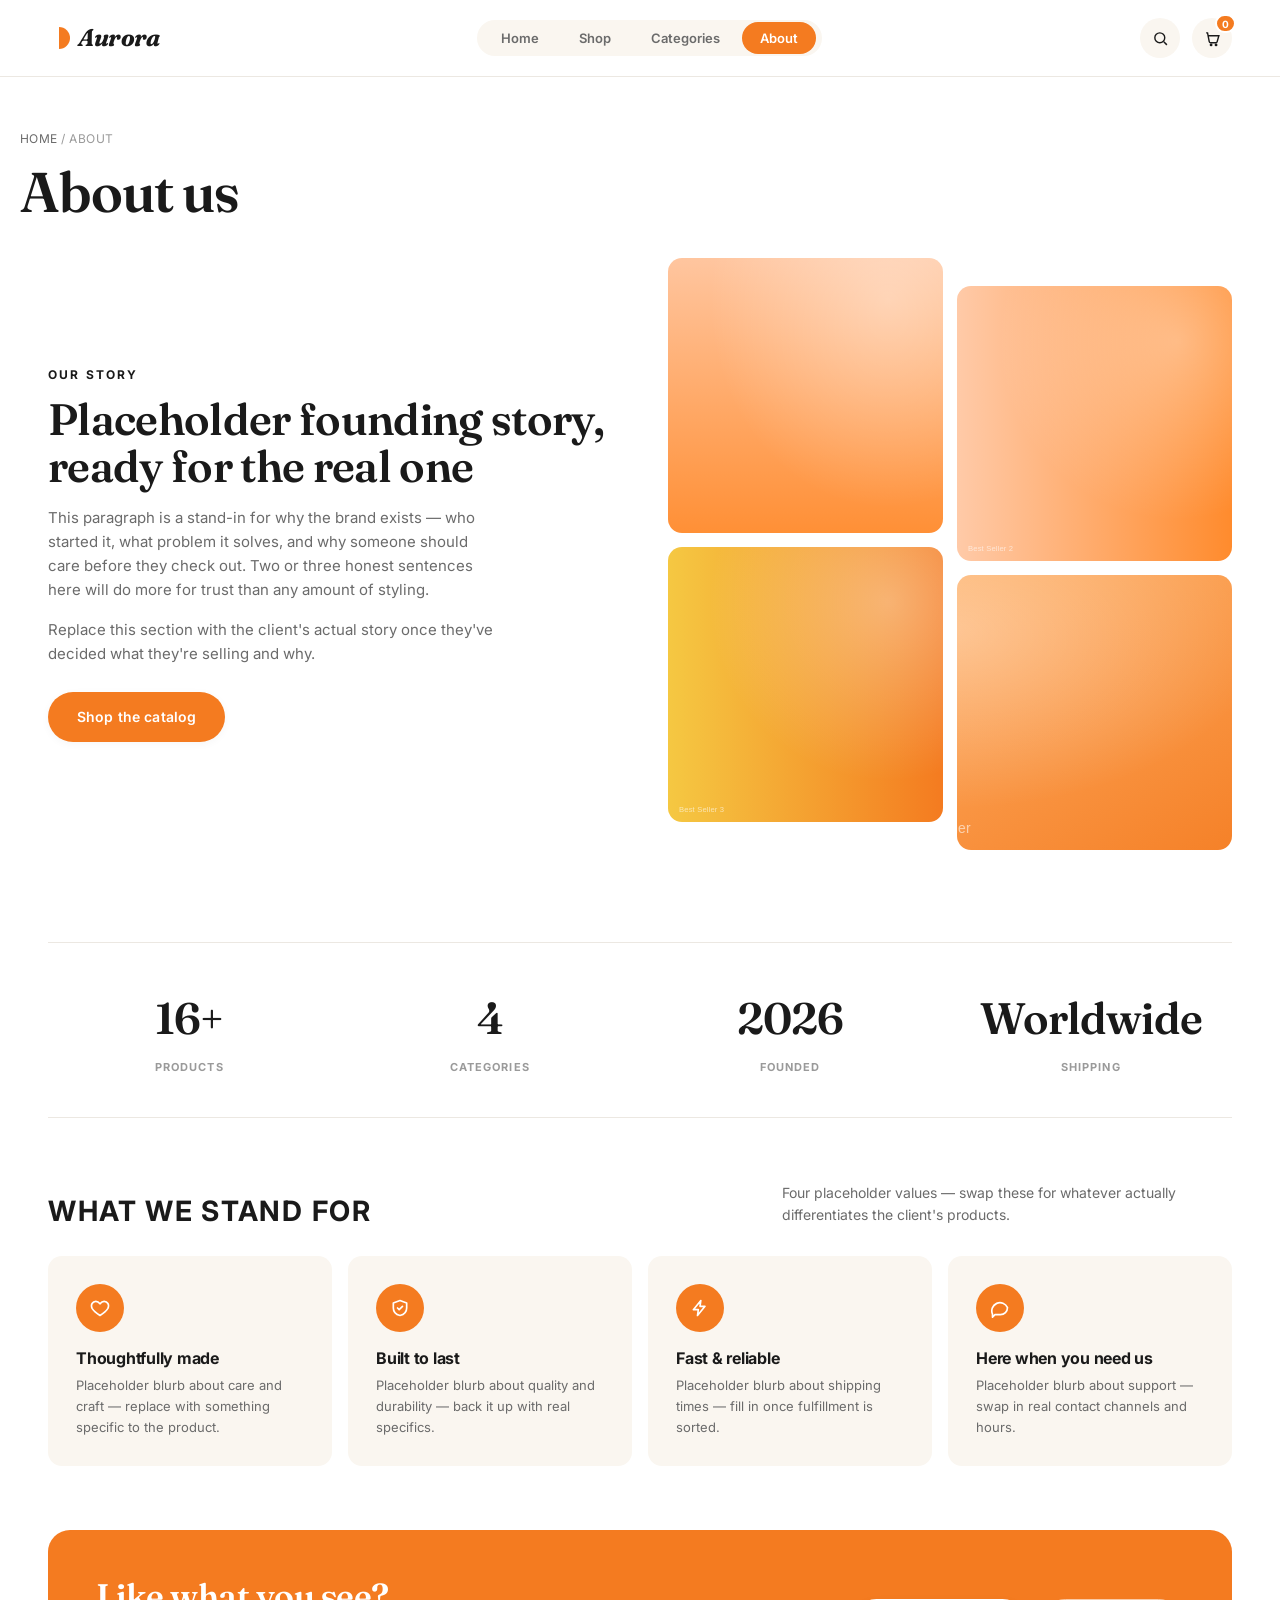
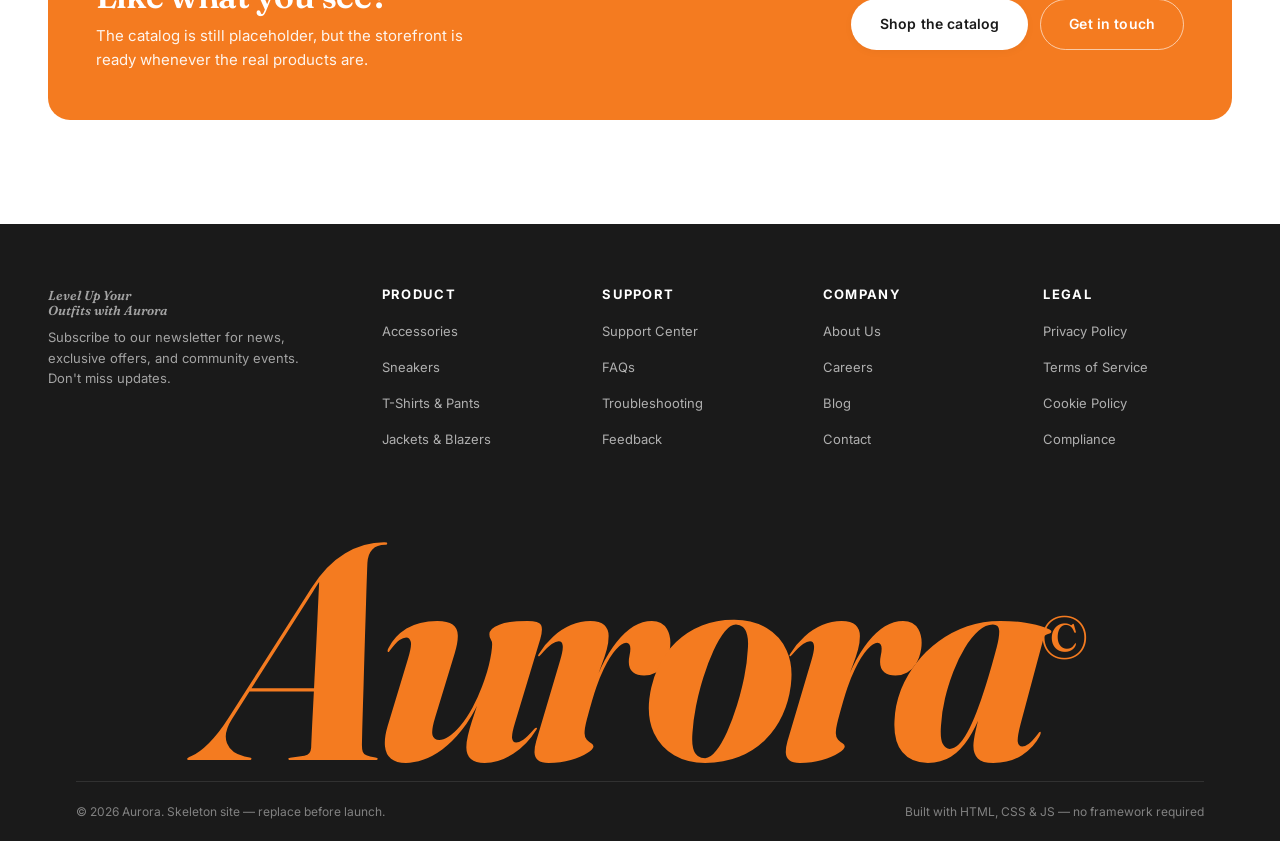
==== about.html @ 508c1f08 "Initial commit: Aurora storefront template" ====
<!DOCTYPE html>
<html lang="en">
<head>
<meta charset="UTF-8">
<meta name="viewport" content="width=device-width, initial-scale=1.0">
<title>About — Aurora</title>
<meta name="description" content="The story behind Aurora — placeholder copy, ready to be replaced with the real thing.">
<link rel="preconnect" href="https://fonts.googleapis.com">
<link rel="preconnect" href="https://fonts.gstatic.com" crossorigin>
<link href="https://fonts.googleapis.com/css2?family=Fraunces:ital,opsz,wght@0,9..144,500;0,9..144,600;0,9..144,700;0,9..144,800;1,9..144,500;1,9..144,600;1,9..144,700;1,9..144,800&family=Inter:wght@400;500;600;700&display=swap" rel="stylesheet">
<link rel="stylesheet" href="css/styles.css">
</head>
<body>
<div class="promo-overlay" data-promo-overlay role="dialog" aria-modal="true" aria-labelledby="promo-heading">
  <div class="promo-modal">
    <button class="promo-close" type="button" data-promo-close aria-label="Close promotional offer">
      <svg width="16" height="16" viewBox="0 0 24 24" fill="none" stroke="currentColor" stroke-width="2"><path d="M6 6l12 12M18 6 6 18"/></svg>
    </button>
    <span class="promo-badge">Limited-time offer</span>
    <h2 id="promo-heading">Get 10% off your order</h2>
    <p class="promo-sub">Spend $50 or more and save 10% — drop your email and we'll send the code.</p>
    <form class="promo-form" data-promo-form>
      <input type="email" required placeholder="you@email.com" aria-label="Email address">
      <button type="submit">Send my code</button>
    </form>
    <p class="promo-success" data-promo-success hidden>You're in — check your inbox for the code.</p>
    <button class="promo-dismiss" type="button" data-promo-dismiss>No thanks, I'll pay full price</button>
  </div>
</div>

<header class="site-header">
  <div class="wrap">
    <a class="logo" href="index.html">Aurora</a>
    <ul class="nav-links">
      <li><a href="index.html">Home</a></li>
      <li><a href="shop.html">Shop</a></li>
      <li><a href="shop.html">Categories</a></li>
      <li><a href="about.html" class="is-active">About</a></li>
    </ul>
    <div class="nav-actions">
      <button class="icon-btn" type="button" aria-label="Search">
        <svg width="17" height="17" viewBox="0 0 24 24" fill="none" stroke="currentColor" stroke-width="2"><circle cx="11" cy="11" r="7"/><path d="m21 21-4.3-4.3"/></svg>
      </button>
      <a class="icon-btn" href="cart.html" aria-label="Cart">
        <svg width="17" height="17" viewBox="0 0 24 24" fill="none" stroke="currentColor" stroke-width="2"><path d="M3 4h2l2.4 12.4a2 2 0 0 0 2 1.6h7.2a2 2 0 0 0 2-1.6L21 8H6"/><circle cx="10" cy="21" r="1"/><circle cx="17" cy="21" r="1"/></svg>
        <span class="cart-count" data-cart-count>0</span>
      </a>
      <button class="nav-toggle" type="button" data-nav-toggle aria-label="Open menu">
        <svg width="18" height="18" viewBox="0 0 24 24" fill="none" stroke="currentColor" stroke-width="2"><path d="M3 6h18M3 12h18M3 18h18"/></svg>
      </button>
    </div>
  </div>
</header>

<div class="mobile-drawer" data-nav-drawer>
  <div class="drawer-top">
    <span class="logo">Aurora</span>
    <button class="icon-btn" type="button" data-nav-close aria-label="Close menu">
      <svg width="16" height="16" viewBox="0 0 24 24" fill="none" stroke="currentColor" stroke-width="2"><path d="M6 6l12 12M18 6 6 18"/></svg>
    </button>
  </div>
  <nav>
    <a href="index.html">Home</a>
    <a href="shop.html">Shop</a>
    <a href="cart.html">Cart</a>
    <a href="about.html">About</a>
  </nav>
</div>

<div class="wrap page-head">
  <p class="breadcrumb"><a href="index.html">Home</a> / About</p>
  <h1>About us</h1>
</div>

<!-- Story / intro — placeholder copy, replace once the client has a real story -->
<section class="section" style="padding-top:24px">
  <div class="wrap">
    <div class="split">
      <div>
        <p class="eyebrow">Our story</p>
        <h2>Placeholder founding story, ready for the real one</h2>
        <p class="lead">This paragraph is a stand-in for why the brand exists — who started it, what problem it solves, and why someone should care before they check out. Two or three honest sentences here will do more for trust than any amount of styling.</p>
        <p class="lead">Replace this section with the client's actual story once they've decided what they're selling and why.</p>
        <a class="btn btn-flare" href="shop.html">Shop the catalog</a>
      </div>
      <div class="split-visual" aria-hidden="true">
        <div class="block" data-about-block></div>
        <div class="block" data-about-block></div>
        <div class="block" data-about-block></div>
        <div class="block" data-about-block></div>
      </div>
    </div>
  </div>
</section>

<!-- Stats — pulled from the placeholder catalog, update once real numbers exist -->
<section class="wrap">
  <div class="stats-row">
    <div class="stat">
      <p class="stat-number">16+</p>
      <p class="stat-label">Products</p>
    </div>
    <div class="stat">
      <p class="stat-number">4</p>
      <p class="stat-label">Categories</p>
    </div>
    <div class="stat">
      <p class="stat-number">2026</p>
      <p class="stat-label">Founded</p>
    </div>
    <div class="stat">
      <p class="stat-number">Worldwide</p>
      <p class="stat-label">Shipping</p>
    </div>
  </div>
</section>

<!-- Values — generic placeholders, tune to whatever the client actually stands for -->
<section class="section">
  <div class="wrap">
    <div class="section-head">
      <h2>What We Stand For</h2>
      <p>Four placeholder values — swap these for whatever actually differentiates the client's products.</p>
    </div>
    <div class="value-grid">
      <div class="value-card">
        <div class="icon-circle">
          <svg viewBox="0 0 24 24" fill="none" stroke="currentColor" stroke-width="2" stroke-linecap="round" stroke-linejoin="round"><path d="M12 21s-7-4.35-9.5-8.5C.5 8 3 4 7 4c2 0 3.5 1 5 3 1.5-2 3-3 5-3 4 0 6.5 4 4.5 8.5C19 16.65 12 21 12 21Z"/></svg>
        </div>
        <h3>Thoughtfully made</h3>
        <p>Placeholder blurb about care and craft — replace with something specific to the product.</p>
      </div>
      <div class="value-card">
        <div class="icon-circle">
          <svg viewBox="0 0 24 24" fill="none" stroke="currentColor" stroke-width="2" stroke-linecap="round" stroke-linejoin="round"><path d="m12 3 8 3v6c0 5-3.5 8-8 9-4.5-1-8-4-8-9V6l8-3Z"/><path d="m9 12 2 2 4-4"/></svg>
        </div>
        <h3>Built to last</h3>
        <p>Placeholder blurb about quality and durability — back it up with real specifics.</p>
      </div>
      <div class="value-card">
        <div class="icon-circle">
          <svg viewBox="0 0 24 24" fill="none" stroke="currentColor" stroke-width="2" stroke-linecap="round" stroke-linejoin="round"><path d="M13 3 4 14h6l-1 7 9-11h-6l1-7Z"/></svg>
        </div>
        <h3>Fast &amp; reliable</h3>
        <p>Placeholder blurb about shipping times — fill in once fulfillment is sorted.</p>
      </div>
      <div class="value-card">
        <div class="icon-circle">
          <svg viewBox="0 0 24 24" fill="none" stroke="currentColor" stroke-width="2" stroke-linecap="round" stroke-linejoin="round"><path d="M21 11.5a8.5 8.5 0 0 1-8.5 8.5H6l-3 3v-3.6A8.5 8.5 0 1 1 21 11.5Z"/></svg>
        </div>
        <h3>Here when you need us</h3>
        <p>Placeholder blurb about support — swap in real contact channels and hours.</p>
      </div>
    </div>
  </div>
</section>

<section class="section" style="padding-top:0">
  <div class="wrap">
    <div class="banner">
      <div>
        <h2>Like what you see?</h2>
        <p>The catalog is still placeholder, but the storefront is ready whenever the real products are.</p>
      </div>
      <div class="banner-actions">
        <a class="btn btn-flare" href="shop.html" style="background:var(--white);color:var(--ink);">Shop the catalog</a>
        <a class="btn btn-ghost-light" href="mailto:hello@example.com">Get in touch</a>
      </div>
    </div>
  </div>
</section>

<footer class="site-footer">
  <div class="wrap">
    <div class="footer-grid">
      <div>
        <p class="footer-tagline">Level Up Your<br>Outfits with Aurora</p>
        <p>Subscribe to our newsletter for news, exclusive offers, and community events. Don't miss updates.</p>
      </div>
      <div>
        <h4>Product</h4>
        <ul class="footer-links">
          <li><a href="shop.html">Accessories</a></li>
          <li><a href="shop.html">Sneakers</a></li>
          <li><a href="shop.html">T-Shirts &amp; Pants</a></li>
          <li><a href="shop.html">Jackets &amp; Blazers</a></li>
        </ul>
      </div>
      <div>
        <h4>Support</h4>
        <ul class="footer-links">
          <li><a href="#">Support Center</a></li>
          <li><a href="#">FAQs</a></li>
          <li><a href="#">Troubleshooting</a></li>
          <li><a href="#">Feedback</a></li>
        </ul>
      </div>
      <div>
        <h4>Company</h4>
        <ul class="footer-links">
          <li><a href="about.html">About Us</a></li>
          <li><a href="#">Careers</a></li>
          <li><a href="#">Blog</a></li>
          <li><a href="#">Contact</a></li>
        </ul>
      </div>
      <div>
        <h4>Legal</h4>
        <ul class="footer-links">
          <li><a href="#">Privacy Policy</a></li>
          <li><a href="#">Terms of Service</a></li>
          <li><a href="#">Cookie Policy</a></li>
          <li><a href="#">Compliance</a></li>
        </ul>
      </div>
    </div>
    <div class="footer-wordmark">Aurora<sup>©</sup></div>
    <div class="wrap">
      <div class="footer-bottom">
        <span>© 2026 Aurora. Skeleton site — replace before launch.</span>
        <span>Built with HTML, CSS &amp; JS — no framework required</span>
      </div>
    </div>
  </div>
</footer>

<script src="js/products.js"></script>
<script src="js/cart.js"></script>
<script src="js/main.js"></script>
</body>
</html>
---- css/styles.css ----
/* ============================================
   BÉSA — design tokens (Frolax-style redesign)
   Swap these values to re-skin the whole site.
   ============================================ */
:root {
  /* core palette */
  --orange:        #F47B20;
  --orange-deep:   #D86515;
  --orange-bright: #FF8B2D;
  --orange-soft:   #FFF1E5;
  --yellow:        #F5C842;
  --yellow-deep:   #E6B025;
  --yellow-soft:   #FFF6D6;

  /* neutrals */
  --ink:        #1A1A1A;
  --ink-2:      #2E2E2E;
  --ink-soft:   #6B6B6B;
  --ink-faint:  #9A9A9A;
  --white:      #FFFFFF;
  --cream:      #FAF6F0;
  --cream-deep: #F0EAE0;
  --line:       #ECE8E2;
  --line-soft:  #F4F0EA;

  --radius-sm: 8px;
  --radius-md: 14px;
  --radius-lg: 22px;
  --radius-xl: 32px;
  --radius-pill: 999px;

  --shadow-card: 0 6px 24px -10px rgba(20, 20, 20, 0.12);
  --shadow-pop:  0 18px 40px -18px rgba(20, 20, 20, 0.25);
  --shadow-soft: 0 2px 8px rgba(20, 20, 20, 0.04);

  --font-display: "Fraunces", "Georgia", serif;
  --font-body: "Inter", "Segoe UI", sans-serif;

  --container: 1240px;
}

* { box-sizing: border-box; }
html { scroll-behavior: smooth; }

body {
  margin: 0;
  background: var(--white);
  color: var(--ink);
  font-family: var(--font-body);
  font-size: 15px;
  line-height: 1.6;
  -webkit-font-smoothing: antialiased;
  overflow-x: hidden;
}

img, svg { display: block; max-width: 100%; }
img { object-fit: cover; }
a { color: inherit; text-decoration: none; }

.wrap {
  max-width: var(--container);
  margin: 0 auto;
  padding: 0 28px;
}

h1, h2, h3, h4 {
  font-family: var(--font-display);
  font-weight: 600;
  line-height: 1.06;
  margin: 0;
  letter-spacing: -0.015em;
  color: var(--ink);
}
p { margin: 0; }

.eyebrow {
  font-family: var(--font-body);
  font-size: 12px;
  font-weight: 700;
  letter-spacing: 0.18em;
  text-transform: uppercase;
  color: var(--ink);
}

a:focus-visible, button:focus-visible, input:focus-visible {
  outline: 2px solid var(--orange);
  outline-offset: 3px;
}

@media (prefers-reduced-motion: reduce) {
  *, *::before, *::after { animation: none !important; transition: none !important; }
  html { scroll-behavior: auto; }
}

/* ============================================
   Buttons
   ============================================ */
.btn {
  display: inline-flex;
  align-items: center;
  justify-content: center;
  gap: 8px;
  font-family: var(--font-body);
  font-weight: 600;
  font-size: 14px;
  letter-spacing: 0.01em;
  padding: 13px 28px;
  border-radius: var(--radius-pill);
  border: 1px solid transparent;
  cursor: pointer;
  transition: transform 0.18s ease, box-shadow 0.18s ease, background 0.18s ease, color 0.18s ease;
  white-space: nowrap;
}
.btn:hover { transform: translateY(-1px); }

.btn-primary,
.btn-flare {
  background: var(--orange);
  color: var(--white);
  box-shadow: var(--shadow-soft);
}
.btn-primary:hover,
.btn-flare:hover { background: var(--orange-deep); box-shadow: var(--shadow-card); }

.btn-ghost {
  background: transparent;
  border-color: var(--ink);
  color: var(--ink);
}
.btn-ghost:hover { background: var(--ink); color: var(--white); }

.btn-block { width: 100%; }
.btn-sm { padding: 10px 20px; font-size: 13px; }

/* ============================================
   Top announcement marquee
   ============================================ */
.marquee {
  background: var(--ink);
  color: var(--white);
  overflow: hidden;
  white-space: nowrap;
  padding: 10px 0;
}
.marquee__track {
  display: inline-flex;
  gap: 56px;
  animation: marquee 28s linear infinite;
  padding-left: 56px;
}
.marquee__track span {
  font-size: 11px;
  font-weight: 600;
  letter-spacing: 0.18em;
  text-transform: uppercase;
}
.marquee__track span em {
  font-style: normal;
  color: var(--orange-bright);
}
@keyframes marquee {
  from { transform: translateX(0); }
  to { transform: translateX(-50%); }
}

/* ============================================
   Header / nav
   ============================================ */
.site-header {
  position: sticky;
  top: 0;
  z-index: 40;
  background: rgba(255, 255, 255, 0.94);
  backdrop-filter: blur(10px);
  border-bottom: 1px solid var(--line);
}
.site-header .wrap {
  display: flex;
  align-items: center;
  justify-content: space-between;
  padding-top: 18px;
  padding-bottom: 18px;
}
.logo {
  font-family: var(--font-display);
  font-size: 24px;
  font-weight: 700;
  font-style: italic;
  color: var(--ink);
  letter-spacing: -0.02em;
  display: inline-flex;
  align-items: center;
  gap: 8px;
}
.logo::before {
  content: "";
  display: inline-block;
  width: 22px;
  height: 22px;
  background: var(--orange);
  border-radius: 50%;
  box-shadow: -10px 0 0 var(--orange);
  clip-path: polygon(50% 0, 100% 0, 100% 100%, 50% 100%);
}
.nav-links {
  display: flex;
  gap: 4px;
  list-style: none;
  margin: 0;
  padding: 6px;
  background: var(--cream);
  border-radius: var(--radius-pill);
}
.nav-links a {
  font-size: 13px;
  font-weight: 600;
  color: var(--ink-soft);
  padding: 8px 18px;
  border-radius: var(--radius-pill);
  transition: background 0.18s ease, color 0.18s ease;
}
.nav-links a:hover { color: var(--ink); }
.nav-links a.is-active {
  background: var(--orange);
  color: var(--white);
}

.nav-actions {
  display: flex;
  align-items: center;
  gap: 12px;
}
.icon-btn {
  position: relative;
  display: inline-flex;
  align-items: center;
  justify-content: center;
  width: 40px;
  height: 40px;
  border-radius: 50%;
  background: var(--cream);
  border: none;
  cursor: pointer;
  color: var(--ink);
  transition: background 0.18s ease, color 0.18s ease;
}
.icon-btn:hover { background: var(--ink); color: var(--white); }
.cart-count {
  position: absolute;
  top: -4px;
  right: -4px;
  min-width: 19px;
  height: 19px;
  padding: 0 5px;
  border-radius: var(--radius-pill);
  background: var(--orange);
  color: var(--white);
  font-size: 10px;
  font-weight: 700;
  display: flex;
  align-items: center;
  justify-content: center;
  border: 2px solid var(--white);
}
.nav-toggle { display: none; }

@media (max-width: 900px) {
  .nav-links { display: none; }
  .nav-toggle {
    display: inline-flex;
    width: 40px; height: 40px;
    align-items: center; justify-content: center;
    border-radius: 50%;
    background: var(--cream);
    border: none;
    color: var(--ink);
    cursor: pointer;
  }
}

/* ============================================
   HERO — orange gradient, two-column with lifestyle image
   ============================================ */
.hero {
  position: relative;
  margin: 20px 28px 0;
  border-radius: var(--radius-xl);
  background: linear-gradient(135deg, var(--orange) 0%, var(--orange-bright) 100%);
  overflow: hidden;
  padding: 64px 56px;
  min-height: 500px;
}
.hero::after {
  /* soft sun glow in top-right corner */
  content: "";
  position: absolute;
  top: -120px;
  right: -120px;
  width: 380px;
  height: 380px;
  border-radius: 50%;
  background: radial-gradient(circle, rgba(255, 215, 130, 0.5) 0%, transparent 70%);
  pointer-events: none;
}
.hero .wrap {
  position: relative;
  z-index: 1;
  max-width: none;
  padding: 0;
  display: grid;
  grid-template-columns: 1fr 1fr;
  gap: 40px;
  align-items: center;
  min-height: 420px;
}
.hero-text { color: var(--white); }
.hero h1 {
  font-size: clamp(48px, 6.5vw, 92px);
  color: var(--white);
  font-weight: 700;
  line-height: 0.95;
  letter-spacing: -0.03em;
}
.hero h1 .highlight {
  display: block;
  font-style: italic;
  font-weight: 600;
}
.hero p.lead {
  margin-top: 22px;
  max-width: 42ch;
  font-size: 15px;
  color: rgba(255, 255, 255, 0.88);
  line-height: 1.55;
}
.hero-actions {
  margin-top: 30px;
  display: flex;
  gap: 12px;
  flex-wrap: wrap;
}
.hero .btn-flare {
  background: var(--white);
  color: var(--ink);
}
.hero .btn-flare:hover { background: var(--ink); color: var(--white); }
.hero .btn-ghost {
  border-color: rgba(255, 255, 255, 0.5);
  color: var(--white);
}
.hero .btn-ghost:hover { background: var(--white); color: var(--ink); border-color: var(--white); }
.hero-note {
  margin-top: 22px;
  font-size: 12px;
  color: rgba(255, 255, 255, 0.7);
  letter-spacing: 0.04em;
}

/* hero visual side */
.hero-visual {
  position: relative;
  height: 100%;
  min-height: 420px;
}
.hero-image {
  position: absolute;
  inset: 0;
  border-radius: var(--radius-lg);
  overflow: hidden;
  background: rgba(255, 255, 255, 0.1);
}
.hero-image img {
  width: 100%;
  height: 100%;
  object-fit: cover;
}
/* small floating product card bottom-left */
.hero-card {
  position: absolute;
  bottom: 18px;
  left: -28px;
  z-index: 2;
  background: var(--white);
  border-radius: var(--radius-md);
  padding: 12px;
  width: 150px;
  box-shadow: var(--shadow-pop);
  display: flex;
  flex-direction: column;
  gap: 6px;
}
.hero-card-image {
  width: 100%;
  aspect-ratio: 1.2 / 1;
  border-radius: var(--radius-sm);
  background: var(--cream);
  overflow: hidden;
}
.hero-card-image img { width: 100%; height: 100%; }
.hero-card .meta {
  display: flex;
  justify-content: space-between;
  align-items: center;
  padding: 0 2px;
}
.hero-card .meta h3 { font-size: 12px; color: var(--ink); font-weight: 600; font-family: var(--font-body); }
.hero-card .meta .price { font-size: 12px; font-weight: 700; color: var(--orange); }

/* hero ratings badge top-right */
.hero-rating {
  position: absolute;
  top: 22px;
  right: 22px;
  z-index: 2;
  background: var(--white);
  border-radius: var(--radius-md);
  padding: 14px 16px;
  max-width: 200px;
  box-shadow: var(--shadow-pop);
}
.hero-rating .stars {
  display: flex;
  align-items: center;
  gap: 6px;
  margin-bottom: 6px;
}
.hero-rating .stars-inner {
  display: flex;
  gap: 1px;
  color: var(--orange);
  font-size: 11px;
}
.hero-rating .stars-label {
  font-size: 12px;
  font-weight: 700;
  color: var(--ink);
}
.hero-rating p {
  font-size: 11px;
  color: var(--ink-soft);
  line-height: 1.4;
}
.hero-progress { display: none; } /* legacy element from old design */
.hero-card-back  { display: none; }
.hero-badge      { display: none; }

@media (max-width: 900px) {
  .hero { padding: 40px 28px; margin: 12px; }
  .hero .wrap { grid-template-columns: 1fr; gap: 30px; }
  .hero-visual { min-height: 360px; order: 2; }
  .hero-rating { top: 12px; right: 12px; }
  .hero-card { left: 12px; bottom: 12px; }
}

/* ============================================
   Trust badges row (Free Shipping / Payment / etc.)
   ============================================ */
.trust-row {
  padding: 36px 0 12px;
}
.trust-grid {
  display: grid;
  grid-template-columns: repeat(4, 1fr);
  gap: 14px;
}
.trust-card {
  display: flex;
  align-items: center;
  gap: 14px;
  padding: 18px 20px;
  background: var(--cream);
  border-radius: var(--radius-md);
}
.trust-icon {
  width: 44px;
  height: 44px;
  border-radius: 50%;
  background: var(--white);
  display: flex;
  align-items: center;
  justify-content: center;
  color: var(--orange);
  flex-shrink: 0;
}
.trust-icon svg { width: 20px; height: 20px; }
.trust-card h4 {
  font-family: var(--font-body);
  font-size: 14px;
  font-weight: 700;
  color: var(--ink);
}
.trust-card p {
  font-size: 11px;
  color: var(--ink-soft);
  margin-top: 3px;
}

@media (max-width: 860px) {
  .trust-grid { grid-template-columns: repeat(2, 1fr); }
}
@media (max-width: 480px) {
  .trust-grid { grid-template-columns: 1fr; }
}

/* ============================================
   Section scaffolding
   ============================================ */
.section { padding: 64px 0; }
.section-head {
  display: flex;
  justify-content: space-between;
  align-items: flex-end;
  gap: 24px;
  margin-bottom: 30px;
  flex-wrap: wrap;
}
.section-head h2 {
  font-size: clamp(22px, 2.6vw, 28px);
  font-family: var(--font-body);
  font-weight: 700;
  letter-spacing: 0.06em;
  text-transform: uppercase;
}
.section-head p { color: var(--ink-soft); max-width: 50ch; font-size: 14px; }
.section-link {
  font-size: 12px;
  font-weight: 600;
  color: var(--ink);
  letter-spacing: 0.04em;
  border-bottom: 1px solid var(--ink);
  padding-bottom: 2px;
}
.section-link:hover { color: var(--orange); border-color: var(--orange); }

/* ============================================
   Categories — asymmetric mosaic
   ============================================ */
.cat-grid {
  display: grid;
  grid-template-columns: 1fr 1fr;
  grid-template-rows: 1fr 1fr;
  gap: 14px;
  height: 480px;
}
.cat-tile {
  position: relative;
  border-radius: var(--radius-md);
  overflow: hidden;
  cursor: pointer;
  display: flex;
  align-items: flex-end;
  padding: 24px;
  isolation: isolate;
}
.cat-tile img {
  position: absolute;
  inset: 0;
  width: 100%;
  height: 100%;
  z-index: -2;
  transition: transform 0.6s ease;
}
.cat-tile::after {
  content: "";
  position: absolute;
  inset: 0;
  background: linear-gradient(180deg, rgba(0,0,0,0) 30%, rgba(0,0,0,0.55) 100%);
  z-index: -1;
}
.cat-tile:hover img { transform: scale(1.06); }
.cat-tile-content {
  background: var(--white);
  border-radius: var(--radius-pill);
  padding: 8px 8px 8px 18px;
  display: inline-flex;
  align-items: center;
  gap: 14px;
}
.cat-tile h3 {
  font-family: var(--font-body);
  font-size: 14px;
  font-weight: 700;
  color: var(--ink);
  letter-spacing: 0;
}
.cat-tile-arrow {
  width: 30px;
  height: 30px;
  border-radius: 50%;
  background: var(--orange);
  color: var(--white);
  display: inline-flex;
  align-items: center;
  justify-content: center;
}
.cat-tile-arrow svg { width: 14px; height: 14px; }

/* first tile takes the left column, full height */
.cat-tile:first-child { grid-row: 1 / 3; }

@media (max-width: 860px) {
  .cat-grid { grid-template-columns: 1fr; grid-template-rows: repeat(5, 200px); height: auto; }
  .cat-tile:first-child { grid-row: auto; }
}

/* ============================================
   Product grid + cards
   ============================================ */
.product-grid {
  display: grid;
  grid-template-columns: repeat(4, 1fr);
  gap: 22px;
}
.product-card {
  background: var(--white);
  border-radius: var(--radius-md);
  overflow: hidden;
  display: flex;
  flex-direction: column;
  transition: transform 0.2s ease;
  position: relative;
}
.product-card:hover { transform: translateY(-4px); }
.product-media {
  position: relative;
  aspect-ratio: 1 / 1.1;
  background: var(--cream);
  border-radius: var(--radius-md);
  overflow: hidden;
}
.product-media img {
  width: 100%;
  height: 100%;
  transition: transform 0.5s ease;
}
.product-card:hover .product-media img { transform: scale(1.05); }

/* heart / wishlist button */
.wishlist-btn {
  position: absolute;
  top: 12px;
  right: 12px;
  width: 36px;
  height: 36px;
  border-radius: 50%;
  background: var(--white);
  border: none;
  display: inline-flex;
  align-items: center;
  justify-content: center;
  color: var(--ink);
  cursor: pointer;
  z-index: 2;
  box-shadow: var(--shadow-soft);
  transition: color 0.18s ease, background 0.18s ease;
}
.wishlist-btn:hover { color: var(--orange); }
.wishlist-btn.is-active { color: var(--orange); }
.wishlist-btn svg { width: 16px; height: 16px; }

/* sale tag top-left */
.product-tag {
  position: absolute;
  top: 12px;
  left: 12px;
  z-index: 2;
  background: var(--orange);
  color: var(--white);
  font-size: 10px;
  font-weight: 700;
  letter-spacing: 0.08em;
  text-transform: uppercase;
  padding: 6px 10px;
  border-radius: var(--radius-sm);
}

/* quick shop bar slides up from bottom on hover */
.quick-shop {
  position: absolute;
  left: 12px;
  right: 12px;
  bottom: 12px;
  background: var(--white);
  border-radius: var(--radius-pill);
  padding: 10px 18px;
  font-size: 12px;
  font-weight: 600;
  color: var(--ink);
  border: none;
  cursor: pointer;
  display: inline-flex;
  align-items: center;
  justify-content: center;
  gap: 8px;
  opacity: 0;
  transform: translateY(8px);
  transition: opacity 0.2s ease, transform 0.2s ease, background 0.18s ease, color 0.18s ease;
  z-index: 2;
}
.product-card:hover .quick-shop { opacity: 1; transform: translateY(0); }
.quick-shop:hover { background: var(--orange); color: var(--white); }
.quick-shop svg { width: 14px; height: 14px; }

.product-card .body {
  padding: 14px 4px 6px;
  display: flex;
  flex-direction: column;
  gap: 6px;
}
.product-card .cat-tag {
  display: none; /* category is implied by section context */
}
.product-card h3 {
  font-family: var(--font-body);
  font-size: 14px;
  font-weight: 600;
  color: var(--ink);
  letter-spacing: 0;
}
.product-card h3 a:hover { color: var(--orange); }

.product-card .rating-row {
  display: flex;
  align-items: center;
  gap: 6px;
}
.product-card .rating-stars {
  color: var(--orange);
  font-size: 11px;
  letter-spacing: 1px;
}
.product-card .rating-count {
  font-size: 11px;
  color: var(--ink-faint);
}

.product-card .price-row {
  margin-top: 4px;
  display: flex;
  align-items: center;
  justify-content: space-between;
}
.product-card .price {
  font-weight: 700;
  font-size: 15px;
  color: var(--ink);
}
.product-card .add-btn {
  width: 32px; height: 32px;
  border-radius: 50%;
  border: none;
  background: var(--ink);
  color: var(--white);
  cursor: pointer;
  font-size: 16px;
  line-height: 1;
  transition: background 0.18s ease;
}
.product-card .add-btn:hover { background: var(--orange); }
.product-card a.card-link { color: inherit; display: block; }

@media (max-width: 980px) {
  .product-grid { grid-template-columns: repeat(2, 1fr); }
}
@media (max-width: 520px) {
  .product-grid { grid-template-columns: 1fr; }
}

/* legacy swatch backgrounds — kept so older markup still renders something useful */
.bg-teal,
.bg-sage { background: var(--orange-soft); }
.bg-lime { background: var(--yellow-soft); }
.bg-ink  { background: var(--cream-deep); }

/* ============================================
   Featured — yellow section with giant brand wordmark
   ============================================ */
.featured-section {
  background: var(--yellow);
  margin: 28px;
  border-radius: var(--radius-xl);
  position: relative;
  overflow: hidden;
  padding: 60px 28px;
}
.featured-section::before {
  content: "";
  position: absolute;
  left: -10%;
  bottom: -20%;
  width: 70%;
  height: 80%;
  background: radial-gradient(ellipse, rgba(255, 220, 130, 0.7) 0%, transparent 70%);
  pointer-events: none;
}
.featured-eyebrow {
  font-size: 11px;
  font-weight: 700;
  letter-spacing: 0.18em;
  text-transform: uppercase;
  color: var(--ink);
  position: relative;
  z-index: 2;
  max-width: var(--container);
  margin: 0 auto 0;
  padding: 0 28px;
}
.featured-wordmark {
  position: relative;
  z-index: 1;
  text-align: center;
  font-family: var(--font-display);
  font-style: italic;
  font-weight: 700;
  font-size: clamp(100px, 22vw, 320px);
  line-height: 0.85;
  letter-spacing: -0.04em;
  color: var(--white);
  margin: 12px 0;
  user-select: none;
}
.featured-content {
  position: relative;
  z-index: 2;
  max-width: 720px;
  margin: -40% auto 0;
  display: grid;
  grid-template-columns: 1fr 240px;
  gap: 24px;
  align-items: end;
}
.featured-image {
  border-radius: var(--radius-md);
  overflow: hidden;
  aspect-ratio: 4 / 3;
  box-shadow: var(--shadow-pop);
}
.featured-image img { width: 100%; height: 100%; }
.featured-side {
  display: flex;
  flex-direction: column;
  gap: 18px;
}
.featured-badge {
  background: var(--orange);
  color: var(--white);
  border-radius: 50%;
  width: 120px;
  height: 120px;
  display: flex;
  align-items: center;
  justify-content: center;
  text-align: center;
  font-size: 13px;
  font-weight: 700;
  line-height: 1.2;
  margin-left: auto;
  transform: rotate(-8deg);
  box-shadow: var(--shadow-card);
}
.featured-product-card {
  background: var(--white);
  border-radius: var(--radius-md);
  padding: 12px;
  display: flex;
  align-items: center;
  gap: 12px;
  box-shadow: var(--shadow-card);
}
.featured-product-card-img {
  width: 56px; height: 56px;
  border-radius: var(--radius-sm);
  overflow: hidden;
  flex-shrink: 0;
}
.featured-product-card-img img { width: 100%; height: 100%; }
.featured-product-card .meta { flex: 1; min-width: 0; }
.featured-product-card .meta .tag {
  font-size: 9px;
  font-weight: 700;
  letter-spacing: 0.1em;
  text-transform: uppercase;
  color: var(--ink-faint);
}
.featured-product-card .meta h4 {
  font-family: var(--font-body);
  font-size: 13px;
  font-weight: 600;
  margin-top: 2px;
}
.featured-product-card .meta .price {
  font-size: 12px;
  font-weight: 700;
  color: var(--orange);
  margin-top: 2px;
}

@media (max-width: 860px) {
  .featured-section { margin: 16px; padding: 36px 18px; }
  .featured-wordmark { font-size: clamp(56px, 18vw, 120px); }
  .featured-content { grid-template-columns: 1fr; margin-top: -20%; }
  .featured-badge { margin: 0 auto; }
}

/* ============================================
   Best-selling section — 1 big + 2 small cards
   ============================================ */
.best-grid {
  display: grid;
  grid-template-columns: 1fr;
  gap: 18px;
}
.best-card {
  position: relative;
  border-radius: var(--radius-lg);
  overflow: hidden;
  isolation: isolate;
  min-height: 320px;
  display: flex;
  align-items: flex-end;
  padding: 36px;
}
.best-card img {
  position: absolute;
  inset: 0;
  width: 100%;
  height: 100%;
  z-index: -2;
  transition: transform 0.6s ease;
}
.best-card::after {
  content: "";
  position: absolute;
  inset: 0;
  background: linear-gradient(180deg, transparent 30%, rgba(0,0,0,0.55) 100%);
  z-index: -1;
}
.best-card:hover img { transform: scale(1.04); }
.best-card .label {
  color: var(--white);
  font-family: var(--font-display);
  font-size: clamp(20px, 2.4vw, 28px);
  font-weight: 600;
  max-width: 24ch;
  letter-spacing: -0.01em;
  line-height: 1.15;
}
.best-row-2 {
  display: grid;
  grid-template-columns: 1fr 1fr;
  gap: 18px;
}
.best-row-2 .best-card { min-height: 280px; }

@media (max-width: 760px) {
  .best-row-2 { grid-template-columns: 1fr; }
  .best-card { padding: 24px; min-height: 240px; }
}

/* ============================================
   "True Magnificence" full-bleed banner with play
   ============================================ */
.banner-bleed {
  position: relative;
  margin: 28px;
  border-radius: var(--radius-xl);
  overflow: hidden;
  isolation: isolate;
  aspect-ratio: 16 / 7;
  display: flex;
  align-items: flex-end;
  padding: 48px;
}
.banner-bleed img {
  position: absolute;
  inset: 0;
  width: 100%;
  height: 100%;
  z-index: -2;
}
.banner-bleed::after {
  content: "";
  position: absolute;
  inset: 0;
  background: linear-gradient(180deg, rgba(0,0,0,0.15) 0%, rgba(0,0,0,0.55) 100%);
  z-index: -1;
}
.banner-bleed h2 {
  color: var(--white);
  font-family: var(--font-display);
  font-style: italic;
  font-size: clamp(40px, 7vw, 96px);
  font-weight: 600;
  line-height: 1;
  letter-spacing: -0.02em;
}
.play-button {
  position: absolute;
  top: 50%;
  left: 50%;
  transform: translate(-50%, -50%);
  width: 70px;
  height: 70px;
  border-radius: 50%;
  background: var(--orange);
  border: none;
  color: var(--white);
  display: inline-flex;
  align-items: center;
  justify-content: center;
  cursor: pointer;
  box-shadow: 0 0 0 8px rgba(244, 123, 32, 0.25);
  transition: transform 0.2s ease;
}
.play-button:hover { transform: translate(-50%, -50%) scale(1.06); }
.play-button svg { width: 24px; height: 24px; margin-left: 3px; }

@media (max-width: 760px) {
  .banner-bleed { margin: 16px; padding: 22px; aspect-ratio: 4 / 5; }
}

/* ============================================
   Testimonials (CLIENT TALK)
   ============================================ */
.testimonial-head {
  display: flex;
  justify-content: space-between;
  align-items: center;
  margin-bottom: 28px;
}
.testimonial-head h2 {
  font-family: var(--font-body);
  font-size: clamp(20px, 2.4vw, 26px);
  font-weight: 700;
  letter-spacing: 0.06em;
  text-transform: uppercase;
}
.testimonial-nav {
  display: flex;
  gap: 8px;
}
.testimonial-nav button {
  width: 34px;
  height: 34px;
  border-radius: 50%;
  border: 1px solid var(--line);
  background: var(--white);
  cursor: pointer;
  color: var(--ink);
  display: inline-flex;
  align-items: center;
  justify-content: center;
}
.testimonial-nav button:hover { background: var(--orange); color: var(--white); border-color: var(--orange); }

.testimonial-grid {
  display: grid;
  grid-template-columns: repeat(3, 1fr);
  gap: 20px;
}
.testimonial-card {
  padding: 26px;
  background: var(--cream);
  border-radius: var(--radius-md);
}
.testimonial-card p {
  font-size: 13px;
  color: var(--ink-2);
  line-height: 1.6;
  min-height: 7.5em;
}
.testimonial-author {
  display: flex;
  align-items: center;
  gap: 12px;
  margin-top: 20px;
  padding-top: 18px;
  border-top: 1px solid var(--line);
}
.testimonial-avatar {
  width: 36px;
  height: 36px;
  border-radius: 50%;
  background: var(--cream-deep);
  overflow: hidden;
  flex-shrink: 0;
}
.testimonial-avatar img { width: 100%; height: 100%; }
.testimonial-author-name {
  font-size: 13px;
  font-weight: 700;
  color: var(--ink);
}
.testimonial-author-meta {
  font-size: 11px;
  color: var(--ink-faint);
  display: flex;
  align-items: center;
  gap: 10px;
  margin-top: 3px;
}
.testimonial-stars { color: var(--orange); letter-spacing: 1px; }

@media (max-width: 860px) {
  .testimonial-grid { grid-template-columns: 1fr; }
}

/* ============================================
   "Fresh Looks" — two-column lifestyle split
   ============================================ */
.fresh-looks {
  margin: 28px;
  border-radius: var(--radius-xl);
  background: var(--orange-soft);
  overflow: hidden;
  position: relative;
  display: grid;
  grid-template-columns: 1fr 1fr 1fr;
  align-items: stretch;
  min-height: 480px;
}
.fresh-looks .img-wrap {
  position: relative;
  overflow: hidden;
}
.fresh-looks .img-wrap img {
  width: 100%;
  height: 100%;
  object-fit: cover;
}
.fresh-looks .copy {
  padding: 56px 40px;
  display: flex;
  flex-direction: column;
  justify-content: center;
}
.fresh-looks h2 {
  font-family: var(--font-display);
  font-size: clamp(36px, 4.4vw, 56px);
  font-weight: 600;
  letter-spacing: -0.02em;
  line-height: 1.04;
  color: var(--ink);
}
.fresh-looks p {
  margin-top: 18px;
  max-width: 32ch;
  font-size: 14px;
  color: var(--ink-soft);
}
.fresh-looks .btn { margin-top: 26px; align-self: flex-start; }

@media (max-width: 900px) {
  .fresh-looks {
    grid-template-columns: 1fr;
    margin: 16px;
    min-height: auto;
  }
  .fresh-looks .img-wrap { min-height: 240px; }
  .fresh-looks .copy { padding: 32px 24px; }
}

/* ============================================
   Newsletter CTA
   ============================================ */
.cta-section {
  margin: 28px;
  border-radius: var(--radius-xl);
  background: var(--orange-soft);
  overflow: hidden;
  display: grid;
  grid-template-columns: 1.1fr 0.9fr;
  align-items: stretch;
  min-height: 340px;
}
.cta-copy {
  padding: 52px 48px;
  display: flex;
  flex-direction: column;
  justify-content: center;
}
.cta-copy h2 {
  font-family: var(--font-display);
  font-weight: 600;
  font-size: clamp(32px, 4vw, 48px);
  line-height: 1.05;
  letter-spacing: -0.02em;
}
.cta-copy p {
  margin-top: 16px;
  max-width: 42ch;
  font-size: 14px;
  color: var(--ink-soft);
}
.banner-form {
  display: flex;
  gap: 8px;
  margin-top: 22px;
  max-width: 460px;
  background: var(--white);
  border-radius: var(--radius-pill);
  padding: 6px;
}
.banner-form input {
  flex: 1;
  border: none;
  background: transparent;
  padding: 0 18px;
  font-size: 14px;
  font-family: var(--font-body);
  outline: none;
}
.banner-form button {
  border: none;
  border-radius: var(--radius-pill);
  background: var(--orange);
  color: var(--white);
  padding: 12px 26px;
  font-weight: 600;
  cursor: pointer;
  font-size: 13px;
  transition: background 0.18s ease;
}
.banner-form button:hover { background: var(--orange-deep); }

.cta-image {
  position: relative;
  overflow: hidden;
}
.cta-image img { width: 100%; height: 100%; object-fit: cover; }

@media (max-width: 860px) {
  .cta-section { grid-template-columns: 1fr; margin: 16px; }
  .cta-copy { padding: 32px 24px; }
  .cta-image { min-height: 240px; }
  .banner-form { flex-direction: column; background: transparent; padding: 0; }
  .banner-form input { background: var(--white); padding: 14px 18px; border-radius: var(--radius-pill); }
}

/* legacy .banner (still used on About page) */
.banner {
  border-radius: var(--radius-lg);
  background: var(--orange);
  color: var(--white);
  padding: 48px;
  display: grid;
  grid-template-columns: 1fr auto;
  gap: 28px;
  align-items: center;
}
.banner h2 { color: var(--white); font-size: clamp(24px, 3vw, 34px); }
.banner p { margin-top: 10px; opacity: 0.92; max-width: 42ch; }
@media (max-width: 860px) {
  .banner { grid-template-columns: 1fr; padding: 32px 24px; }
}

/* ============================================
   Footer — giant brand wordmark signature
   ============================================ */
.site-footer {
  background: var(--ink);
  color: var(--white);
  margin-top: 40px;
  padding: 64px 0 0;
}
.footer-grid {
  display: grid;
  grid-template-columns: 1.6fr repeat(4, 1fr);
  gap: 32px;
  padding-bottom: 48px;
}
.footer-grid h4 {
  font-family: var(--font-body);
  font-size: 13px;
  font-weight: 700;
  text-transform: uppercase;
  letter-spacing: 0.1em;
  margin-bottom: 18px;
  color: var(--white);
}
.footer-tagline {
  font-family: var(--font-display);
  font-size: 20px;
  font-style: italic;
  font-weight: 600;
  line-height: 1.2;
  color: var(--white);
  margin-bottom: 8px;
}
.footer-grid p { color: rgba(255,255,255,0.6); font-size: 13px; max-width: 32ch; }
.footer-links { list-style: none; padding: 0; margin: 0; display: flex; flex-direction: column; gap: 12px; }
.footer-links a { font-size: 13px; color: rgba(255,255,255,0.65); transition: color 0.15s ease; }
.footer-links a:hover { color: var(--orange-bright); }

.footer-bottom {
  padding: 20px 0;
  border-top: 1px solid rgba(255,255,255,0.1);
  display: flex;
  justify-content: space-between;
  flex-wrap: wrap;
  gap: 12px;
  font-size: 12px;
  color: rgba(255,255,255,0.45);
}

/* the signature element: huge italic wordmark filling the bottom edge */
.footer-wordmark {
  display: block;
  text-align: center;
  font-family: var(--font-display);
  font-style: italic;
  font-weight: 700;
  font-size: clamp(80px, 24vw, 360px);
  line-height: 0.85;
  letter-spacing: -0.05em;
  color: var(--orange);
  padding: 20px 0 0;
  user-select: none;
  overflow: hidden;
  white-space: nowrap;
}
.footer-wordmark sup {
  font-size: 0.18em;
  font-style: normal;
  font-weight: 400;
  vertical-align: super;
  margin-left: 0.1em;
}

@media (max-width: 1000px) {
  .footer-grid { grid-template-columns: 1fr 1fr; }
}
@media (max-width: 520px) {
  .footer-grid { grid-template-columns: 1fr; }
}

/* ============================================
   Page header (shop / cart / product / about)
   ============================================ */
.page-head {
  padding: 52px 0 12px;
}
.page-head h1 {
  font-size: clamp(32px, 4.5vw, 56px);
  font-weight: 600;
  letter-spacing: -0.02em;
}
.breadcrumb {
  font-size: 12px;
  color: var(--ink-faint);
  margin-bottom: 14px;
  letter-spacing: 0.04em;
  text-transform: uppercase;
}
.breadcrumb a { color: var(--ink-soft); }
.breadcrumb a:hover { color: var(--orange); }

/* ============================================
   Filter bar (shop page)
   ============================================ */
.filter-bar {
  display: flex;
  flex-wrap: wrap;
  gap: 8px;
  margin-bottom: 28px;
}
.filter-pill {
  padding: 10px 22px;
  border-radius: var(--radius-pill);
  border: 1px solid var(--line);
  background: var(--white);
  font-size: 13px;
  font-weight: 600;
  cursor: pointer;
  color: var(--ink-soft);
  font-family: var(--font-body);
  transition: background 0.15s ease, color 0.15s ease, border-color 0.15s ease;
}
.filter-pill:hover { color: var(--ink); border-color: var(--ink); }
.filter-pill.is-active {
  background: var(--orange);
  border-color: var(--orange);
  color: var(--white);
}

/* ============================================
   Product detail page
   ============================================ */
.product-detail {
  display: grid;
  grid-template-columns: 1.1fr 1fr;
  gap: 56px;
  align-items: start;
}
.product-detail .product-media {
  border-radius: var(--radius-lg);
  aspect-ratio: 4 / 5;
}
.product-detail .cat-tag {
  display: inline-block;
  font-size: 11px;
  font-weight: 700;
  color: var(--orange);
  text-transform: uppercase;
  letter-spacing: 0.1em;
}
.product-detail h1 {
  margin-top: 10px;
  font-size: clamp(30px, 3.6vw, 44px);
  font-family: var(--font-display);
  font-weight: 600;
}
.product-detail .price {
  font-size: 26px;
  font-weight: 700;
  margin-top: 14px;
  color: var(--ink);
  font-family: var(--font-body);
}
.product-detail .desc { margin-top: 20px; color: var(--ink-soft); max-width: 52ch; line-height: 1.65; }

.qty-row {
  margin-top: 28px;
  display: flex;
  align-items: center;
  gap: 14px;
  flex-wrap: wrap;
}
.qty-stepper {
  display: flex;
  align-items: center;
  border: 1px solid var(--line);
  border-radius: var(--radius-pill);
  overflow: hidden;
  background: var(--white);
}
.qty-stepper button {
  width: 40px; height: 44px;
  border: none;
  background: transparent;
  font-size: 16px;
  cursor: pointer;
  color: var(--ink);
  transition: background 0.15s ease;
}
.qty-stepper button:hover { background: var(--cream); }
.qty-stepper span { width: 36px; text-align: center; font-weight: 600; font-size: 14px; }
.product-detail .btn { padding: 13px 32px; }

.detail-meta {
  margin-top: 32px;
  display: flex;
  gap: 24px;
  font-size: 12px;
  color: var(--ink-faint);
  flex-wrap: wrap;
  padding-top: 24px;
  border-top: 1px solid var(--line);
}
.detail-meta span { display: inline-flex; align-items: center; gap: 6px; }

@media (max-width: 860px) {
  .product-detail { grid-template-columns: 1fr; gap: 30px; }
}

/* ============================================
   Cart page
   ============================================ */
.cart-layout {
  display: grid;
  grid-template-columns: 1.7fr 1fr;
  gap: 40px;
  align-items: start;
}
.cart-line {
  display: grid;
  grid-template-columns: 90px 1fr auto auto;
  gap: 18px;
  align-items: center;
  padding: 18px 0;
  border-bottom: 1px solid var(--line);
}
.cart-line .product-media {
  width: 90px; height: 90px;
  aspect-ratio: 1;
  border-radius: var(--radius-md);
  flex-shrink: 0;
}
.cart-line .product-media img { width: 100%; height: 100%; }
.cart-line h3 {
  font-family: var(--font-body);
  font-size: 14px;
  font-weight: 600;
}
.cart-line .cat-tag {
  font-size: 10px;
  font-weight: 700;
  color: var(--ink-faint);
  text-transform: uppercase;
  letter-spacing: 0.1em;
  display: block;
  margin-bottom: 2px;
}
.cart-line .remove {
  background: none;
  border: none;
  color: var(--ink-faint);
  font-size: 12px;
  text-decoration: underline;
  cursor: pointer;
  margin-top: 6px;
  padding: 0;
}
.cart-line .remove:hover { color: var(--orange); }
.cart-line .line-price { font-weight: 700; min-width: 70px; text-align: right; font-size: 15px; }

.summary-card {
  background: var(--ink);
  border-radius: var(--radius-lg);
  padding: 28px;
  position: sticky;
  top: 100px;
  color: var(--white);
}
.summary-card h3 { color: var(--white); font-family: var(--font-body); font-weight: 700; }
.summary-row {
  display: flex;
  justify-content: space-between;
  font-size: 14px;
  color: rgba(255,255,255,0.7);
  margin-bottom: 12px;
}
.summary-row.total {
  font-size: 18px;
  font-weight: 700;
  color: var(--orange-bright);
  padding-top: 14px;
  border-top: 1px solid rgba(255,255,255,0.18);
  margin-top: 6px;
}
.summary-card .btn-flare {
  background: var(--orange);
  color: var(--white);
}
.summary-card .btn-flare:hover { background: var(--orange-deep); }

.empty-cart {
  text-align: center;
  padding: 80px 20px;
  color: var(--ink-soft);
}
.empty-cart svg { margin: 0 auto 18px; width: 64px; opacity: 0.4; color: var(--orange); }

@media (max-width: 860px) {
  .cart-layout { grid-template-columns: 1fr; }
  .summary-card { position: static; }
}

/* ============================================
   About / story split section
   ============================================ */
.split {
  display: grid;
  grid-template-columns: 1fr 1fr;
  gap: 56px;
  align-items: center;
}
.split h2 {
  font-family: var(--font-display);
  font-size: clamp(28px, 3.6vw, 44px);
  font-weight: 600;
  margin-top: 12px;
}
.split-visual {
  display: grid;
  grid-template-columns: 1fr 1fr;
  gap: 14px;
}
.split-visual .block {
  aspect-ratio: 1 / 1;
  border-radius: var(--radius-md);
  overflow: hidden;
  background-size: cover;
  background-position: center;
}
.split-visual .block:nth-child(2) { margin-top: 28px; }
.split-visual .block:nth-child(3) { margin-top: -28px; }
.split p.lead { margin-top: 16px; max-width: 50ch; color: var(--ink-soft); }
.split .btn { margin-top: 26px; }

/* About-page color-block fills replaced with photos via inline style; defaults below */
.split-visual .bg-teal,
.split-visual .bg-sage { background-color: var(--orange-soft); }
.split-visual .bg-lime { background-color: var(--yellow-soft); }
.split-visual .bg-ink  { background-color: var(--cream-deep); }

@media (max-width: 860px) {
  .split { grid-template-columns: 1fr; gap: 30px; }
  .split-visual .block:nth-child(2),
  .split-visual .block:nth-child(3) { margin-top: 0; }
}

/* ============================================
   Value cards (About page)
   ============================================ */
.value-grid {
  display: grid;
  grid-template-columns: repeat(4, 1fr);
  gap: 16px;
}
.value-card {
  background: var(--cream);
  border-radius: var(--radius-md);
  padding: 28px;
}
.value-card .icon-circle {
  width: 48px;
  height: 48px;
  border-radius: 50%;
  display: flex;
  align-items: center;
  justify-content: center;
  margin-bottom: 18px;
  background: var(--orange);
  color: var(--white);
}
.value-card .icon-circle svg { width: 20px; height: 20px; stroke: currentColor !important; color: var(--white); }
/* About had bg-teal/sage/lime/ink overrides — map all to brand orange */
.value-card .icon-circle.bg-teal,
.value-card .icon-circle.bg-sage,
.value-card .icon-circle.bg-lime,
.value-card .icon-circle.bg-ink { background: var(--orange); }
.value-card .icon-circle.bg-lime svg,
.value-card .icon-circle.bg-ink svg { stroke: var(--white) !important; }
.value-card h3 { font-size: 16px; margin-bottom: 8px; font-family: var(--font-body); font-weight: 700; }
.value-card p { font-size: 13px; color: var(--ink-soft); }

@media (max-width: 980px) { .value-grid { grid-template-columns: repeat(2, 1fr); } }
@media (max-width: 520px) { .value-grid { grid-template-columns: 1fr; } }

/* ============================================
   Stats row (About)
   ============================================ */
.stats-row {
  display: grid;
  grid-template-columns: repeat(4, 1fr);
  gap: 18px;
  text-align: center;
  border-top: 1px solid var(--line);
  border-bottom: 1px solid var(--line);
  padding: 40px 0;
  margin-top: 28px;
}
.stats-row .stat-number {
  font-family: var(--font-display);
  font-weight: 600;
  font-size: clamp(32px, 4vw, 44px);
  color: var(--ink);
  letter-spacing: -0.02em;
}
.stats-row .stat-label {
  margin-top: 6px;
  font-size: 11px;
  font-weight: 700;
  letter-spacing: 0.1em;
  text-transform: uppercase;
  color: var(--ink-faint);
}
@media (max-width: 700px) {
  .stats-row { grid-template-columns: repeat(2, 1fr); row-gap: 28px; }
}

.btn-ghost-light {
  background: transparent;
  border-color: rgba(255, 255, 255, 0.6);
  color: var(--white);
}
.btn-ghost-light:hover { background: var(--white); color: var(--ink); border-color: var(--white); }
.banner-actions { display: flex; gap: 12px; flex-wrap: wrap; }

/* ============================================
   Promo popup
   ============================================ */
.promo-overlay {
  position: fixed;
  inset: 0;
  z-index: 100;
  display: flex;
  align-items: center;
  justify-content: center;
  padding: 20px;
  background: rgba(20, 20, 20, 0.55);
  backdrop-filter: blur(3px);
  opacity: 0;
  pointer-events: none;
  transition: opacity 0.25s ease;
}
.promo-overlay.is-open {
  opacity: 1;
  pointer-events: auto;
}
.promo-modal {
  position: relative;
  width: 100%;
  max-width: 440px;
  padding: 42px 36px 32px;
  background: var(--white);
  border-radius: var(--radius-lg);
  box-shadow: var(--shadow-pop);
  text-align: center;
  transform: translateY(10px) scale(0.97);
  transition: transform 0.25s ease;
}
.promo-overlay.is-open .promo-modal {
  transform: translateY(0) scale(1);
}
.promo-close {
  position: absolute;
  top: 14px;
  right: 14px;
  width: 34px;
  height: 34px;
  border-radius: 50%;
  border: none;
  background: var(--cream);
  color: var(--ink);
  cursor: pointer;
  display: flex;
  align-items: center;
  justify-content: center;
}
.promo-close:hover { background: var(--orange); color: var(--white); }
.promo-badge {
  display: inline-flex;
  padding: 6px 14px;
  margin-bottom: 16px;
  border-radius: var(--radius-pill);
  background: var(--orange-soft);
  color: var(--orange-deep);
  font-size: 11px;
  font-weight: 700;
  letter-spacing: 0.12em;
  text-transform: uppercase;
}
.promo-modal h2 {
  font-family: var(--font-display);
  font-size: clamp(24px, 3vw, 30px);
  font-weight: 600;
}
.promo-sub { margin-top: 12px; font-size: 14px; color: var(--ink-soft); }
.promo-form {
  margin-top: 22px;
  display: flex;
  flex-direction: column;
  gap: 10px;
}
.promo-form input {
  height: 48px;
  padding: 0 20px;
  border: 1px solid var(--line);
  border-radius: var(--radius-pill);
  font-size: 14px;
  font-family: var(--font-body);
  outline: none;
}
.promo-form input:focus { border-color: var(--orange); }
.promo-form button {
  height: 48px;
  border: none;
  border-radius: var(--radius-pill);
  background: var(--orange);
  color: var(--white);
  font-weight: 600;
  font-size: 14px;
  cursor: pointer;
}
.promo-form button:hover { background: var(--orange-deep); }
.promo-success {
  margin-top: 22px;
  font-size: 14px;
  font-weight: 600;
  color: var(--orange);
}
.promo-dismiss {
  display: block;
  margin: 16px auto 0;
  background: none;
  border: none;
  font-size: 12px;
  color: var(--ink-faint);
  text-decoration: underline;
  cursor: pointer;
}

/* ============================================
   Mobile nav drawer
   ============================================ */
.mobile-drawer {
  position: fixed;
  inset: 0;
  background: var(--white);
  z-index: 60;
  display: none;
  flex-direction: column;
  padding: 24px 28px;
}
.mobile-drawer.is-open { display: flex; }
.mobile-drawer .drawer-top {
  display: flex;
  justify-content: space-between;
  align-items: center;
}
.mobile-drawer nav {
  margin-top: 40px;
  display: flex;
  flex-direction: column;
  gap: 26px;
}
.mobile-drawer nav a {
  font-family: var(--font-display);
  font-size: 28px;
  font-weight: 600;
}
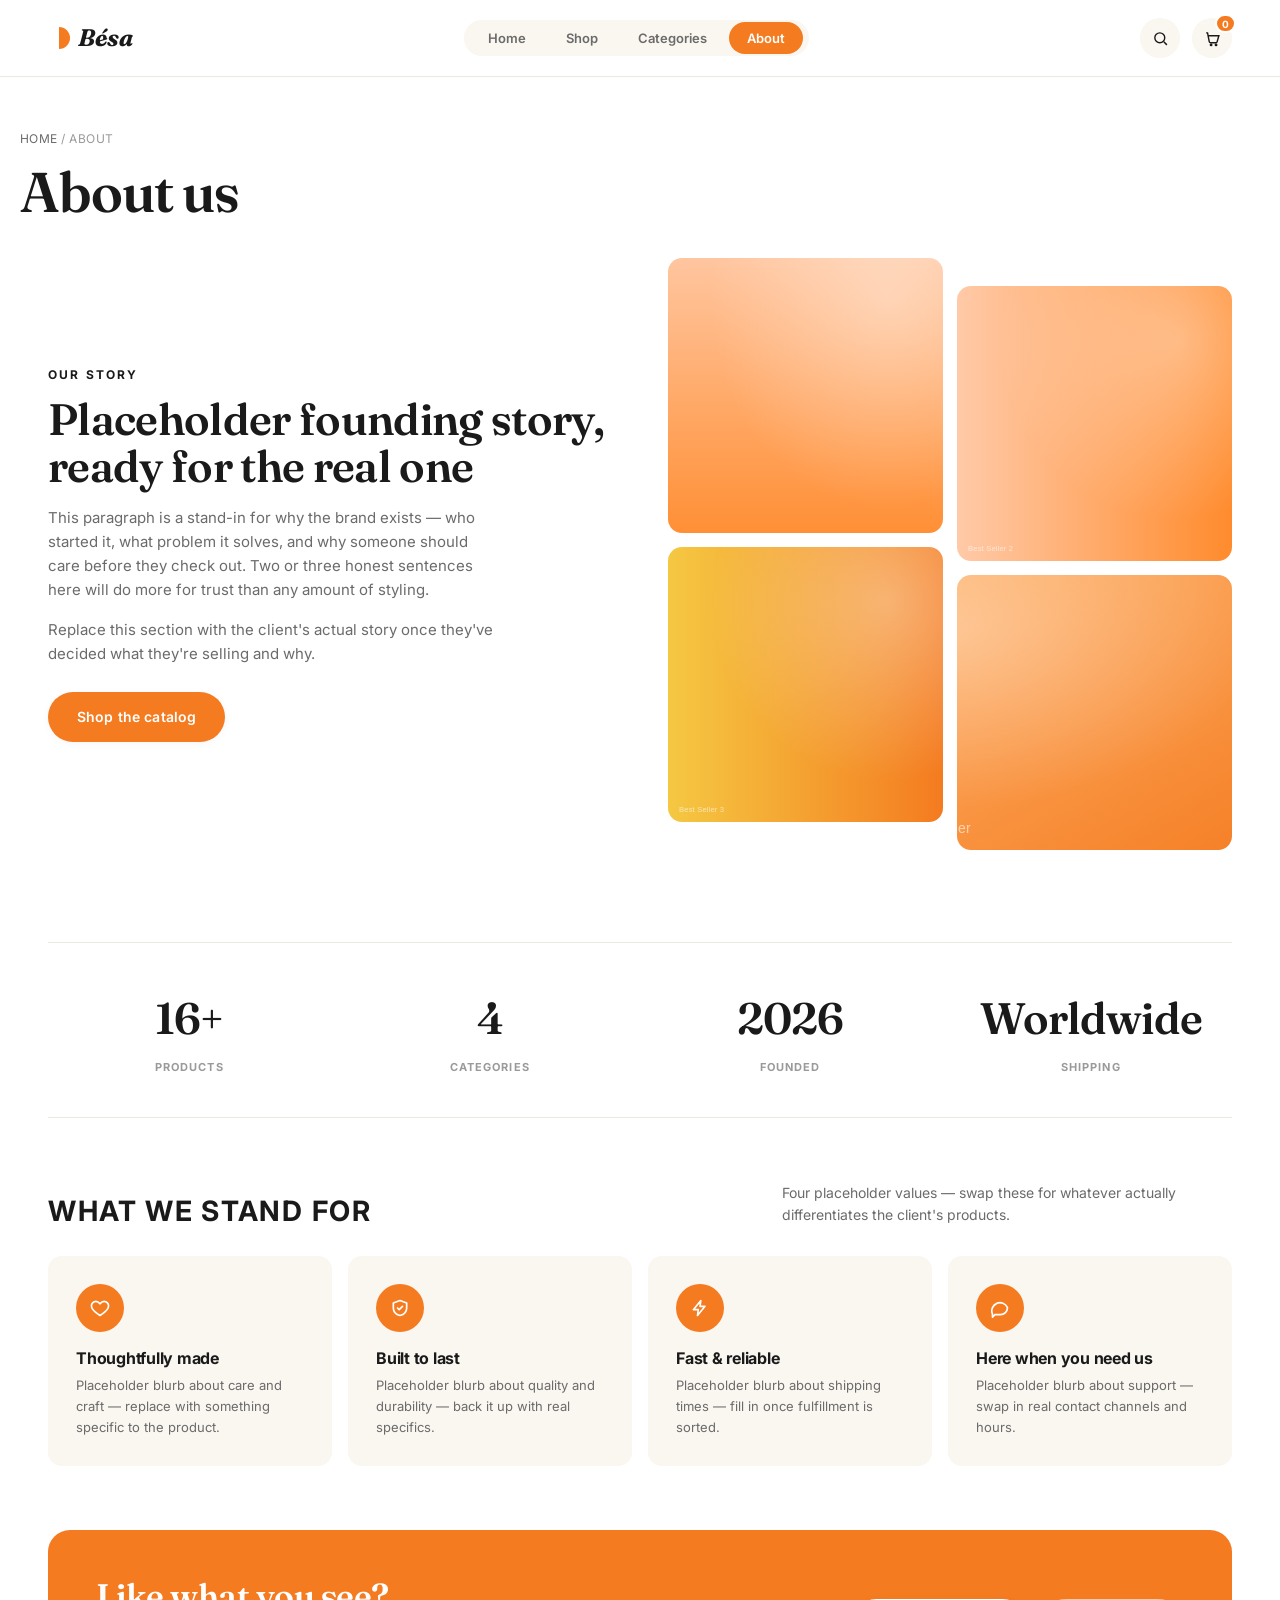
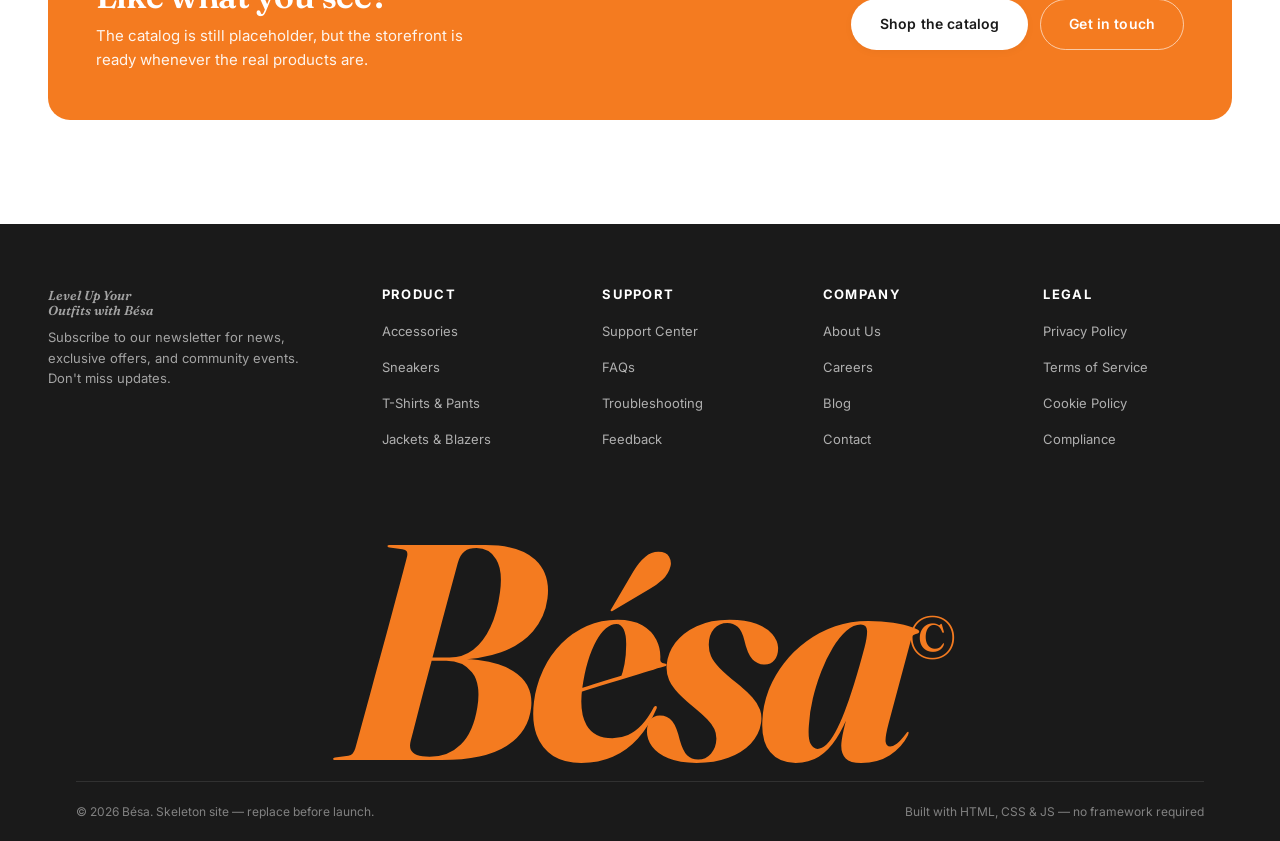
==== commit 1e8c4262: "Rebrand: Aurora -> Bésa across all pages" ====
--- a/about.html
+++ b/about.html
@@ -3,8 +3,8 @@
 <head>
 <meta charset="UTF-8">
 <meta name="viewport" content="width=device-width, initial-scale=1.0">
-<title>About — Aurora</title>
-<meta name="description" content="The story behind Aurora — placeholder copy, ready to be replaced with the real thing.">
+<title>About — Bésa</title>
+<meta name="description" content="The story behind Bésa — placeholder copy, ready to be replaced with the real thing.">
 <link rel="preconnect" href="https://fonts.googleapis.com">
 <link rel="preconnect" href="https://fonts.gstatic.com" crossorigin>
 <link href="https://fonts.googleapis.com/css2?family=Fraunces:ital,opsz,wght@0,9..144,500;0,9..144,600;0,9..144,700;0,9..144,800;1,9..144,500;1,9..144,600;1,9..144,700;1,9..144,800&family=Inter:wght@400;500;600;700&display=swap" rel="stylesheet">
@@ -30,7 +30,7 @@
 
 <header class="site-header">
   <div class="wrap">
-    <a class="logo" href="index.html">Aurora</a>
+    <a class="logo" href="index.html">Bésa</a>
     <ul class="nav-links">
       <li><a href="index.html">Home</a></li>
       <li><a href="shop.html">Shop</a></li>
@@ -54,7 +54,7 @@
 
 <div class="mobile-drawer" data-nav-drawer>
   <div class="drawer-top">
-    <span class="logo">Aurora</span>
+    <span class="logo">Bésa</span>
     <button class="icon-btn" type="button" data-nav-close aria-label="Close menu">
       <svg width="16" height="16" viewBox="0 0 24 24" fill="none" stroke="currentColor" stroke-width="2"><path d="M6 6l12 12M18 6 6 18"/></svg>
     </button>
@@ -174,7 +174,7 @@
   <div class="wrap">
     <div class="footer-grid">
       <div>
-        <p class="footer-tagline">Level Up Your<br>Outfits with Aurora</p>
+        <p class="footer-tagline">Level Up Your<br>Outfits with Bésa</p>
         <p>Subscribe to our newsletter for news, exclusive offers, and community events. Don't miss updates.</p>
       </div>
       <div>
@@ -214,10 +214,10 @@
         </ul>
       </div>
     </div>
-    <div class="footer-wordmark">Aurora<sup>©</sup></div>
+    <div class="footer-wordmark">Bésa<sup>©</sup></div>
     <div class="wrap">
       <div class="footer-bottom">
-        <span>© 2026 Aurora. Skeleton site — replace before launch.</span>
+        <span>© 2026 Bésa. Skeleton site — replace before launch.</span>
         <span>Built with HTML, CSS &amp; JS — no framework required</span>
       </div>
     </div>
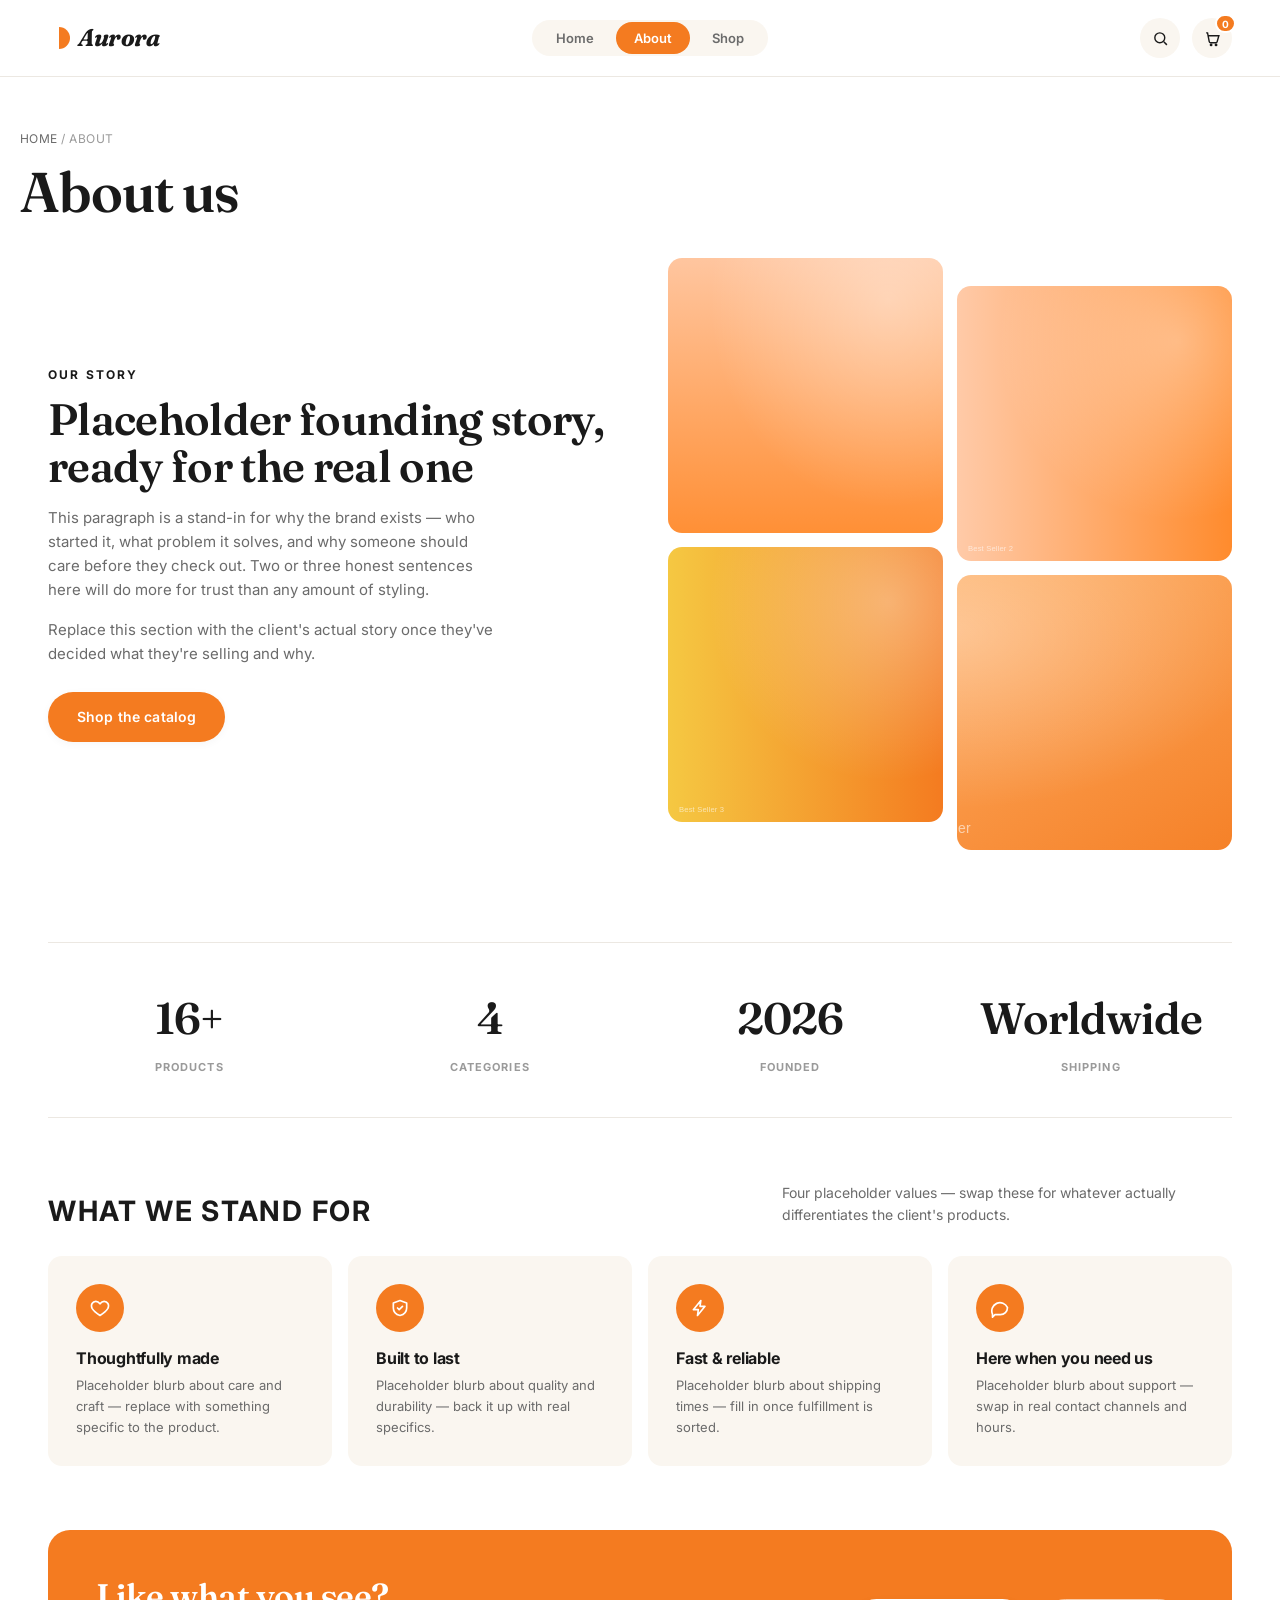
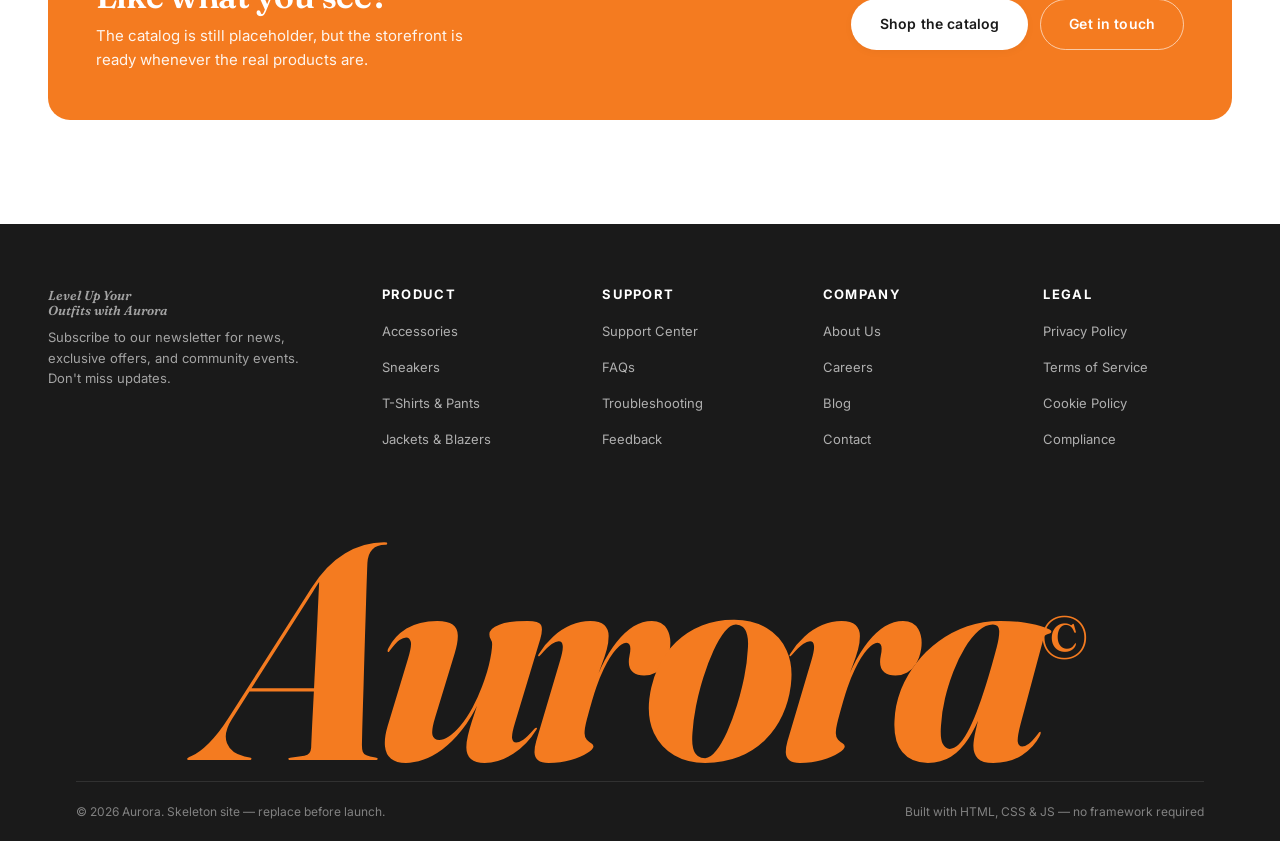
==== commit 527a7f78: "Nav: remove Categories link, move About after Home" ====
--- a/about.html
+++ b/about.html
@@ -3,8 +3,8 @@
 <head>
 <meta charset="UTF-8">
 <meta name="viewport" content="width=device-width, initial-scale=1.0">
-<title>About — Bésa</title>
-<meta name="description" content="The story behind Bésa — placeholder copy, ready to be replaced with the real thing.">
+<title>About — Aurora</title>
+<meta name="description" content="The story behind Aurora — placeholder copy, ready to be replaced with the real thing.">
 <link rel="preconnect" href="https://fonts.googleapis.com">
 <link rel="preconnect" href="https://fonts.gstatic.com" crossorigin>
 <link href="https://fonts.googleapis.com/css2?family=Fraunces:ital,opsz,wght@0,9..144,500;0,9..144,600;0,9..144,700;0,9..144,800;1,9..144,500;1,9..144,600;1,9..144,700;1,9..144,800&family=Inter:wght@400;500;600;700&display=swap" rel="stylesheet">
@@ -30,12 +30,11 @@
 
 <header class="site-header">
   <div class="wrap">
-    <a class="logo" href="index.html">Bésa</a>
+    <a class="logo" href="index.html">Aurora</a>
     <ul class="nav-links">
       <li><a href="index.html">Home</a></li>
+      <li><a href="about.html" class="is-active">About</a></li>
       <li><a href="shop.html">Shop</a></li>
-      <li><a href="shop.html">Categories</a></li>
-      <li><a href="about.html" class="is-active">About</a></li>
     </ul>
     <div class="nav-actions">
       <button class="icon-btn" type="button" aria-label="Search">
@@ -54,7 +53,7 @@
 
 <div class="mobile-drawer" data-nav-drawer>
   <div class="drawer-top">
-    <span class="logo">Bésa</span>
+    <span class="logo">Aurora</span>
     <button class="icon-btn" type="button" data-nav-close aria-label="Close menu">
       <svg width="16" height="16" viewBox="0 0 24 24" fill="none" stroke="currentColor" stroke-width="2"><path d="M6 6l12 12M18 6 6 18"/></svg>
     </button>
@@ -174,7 +173,7 @@
   <div class="wrap">
     <div class="footer-grid">
       <div>
-        <p class="footer-tagline">Level Up Your<br>Outfits with Bésa</p>
+        <p class="footer-tagline">Level Up Your<br>Outfits with Aurora</p>
         <p>Subscribe to our newsletter for news, exclusive offers, and community events. Don't miss updates.</p>
       </div>
       <div>
@@ -214,10 +213,10 @@
         </ul>
       </div>
     </div>
-    <div class="footer-wordmark">Bésa<sup>©</sup></div>
+    <div class="footer-wordmark">Aurora<sup>©</sup></div>
     <div class="wrap">
       <div class="footer-bottom">
-        <span>© 2026 Bésa. Skeleton site — replace before launch.</span>
+        <span>© 2026 Aurora. Skeleton site — replace before launch.</span>
         <span>Built with HTML, CSS &amp; JS — no framework required</span>
       </div>
     </div>
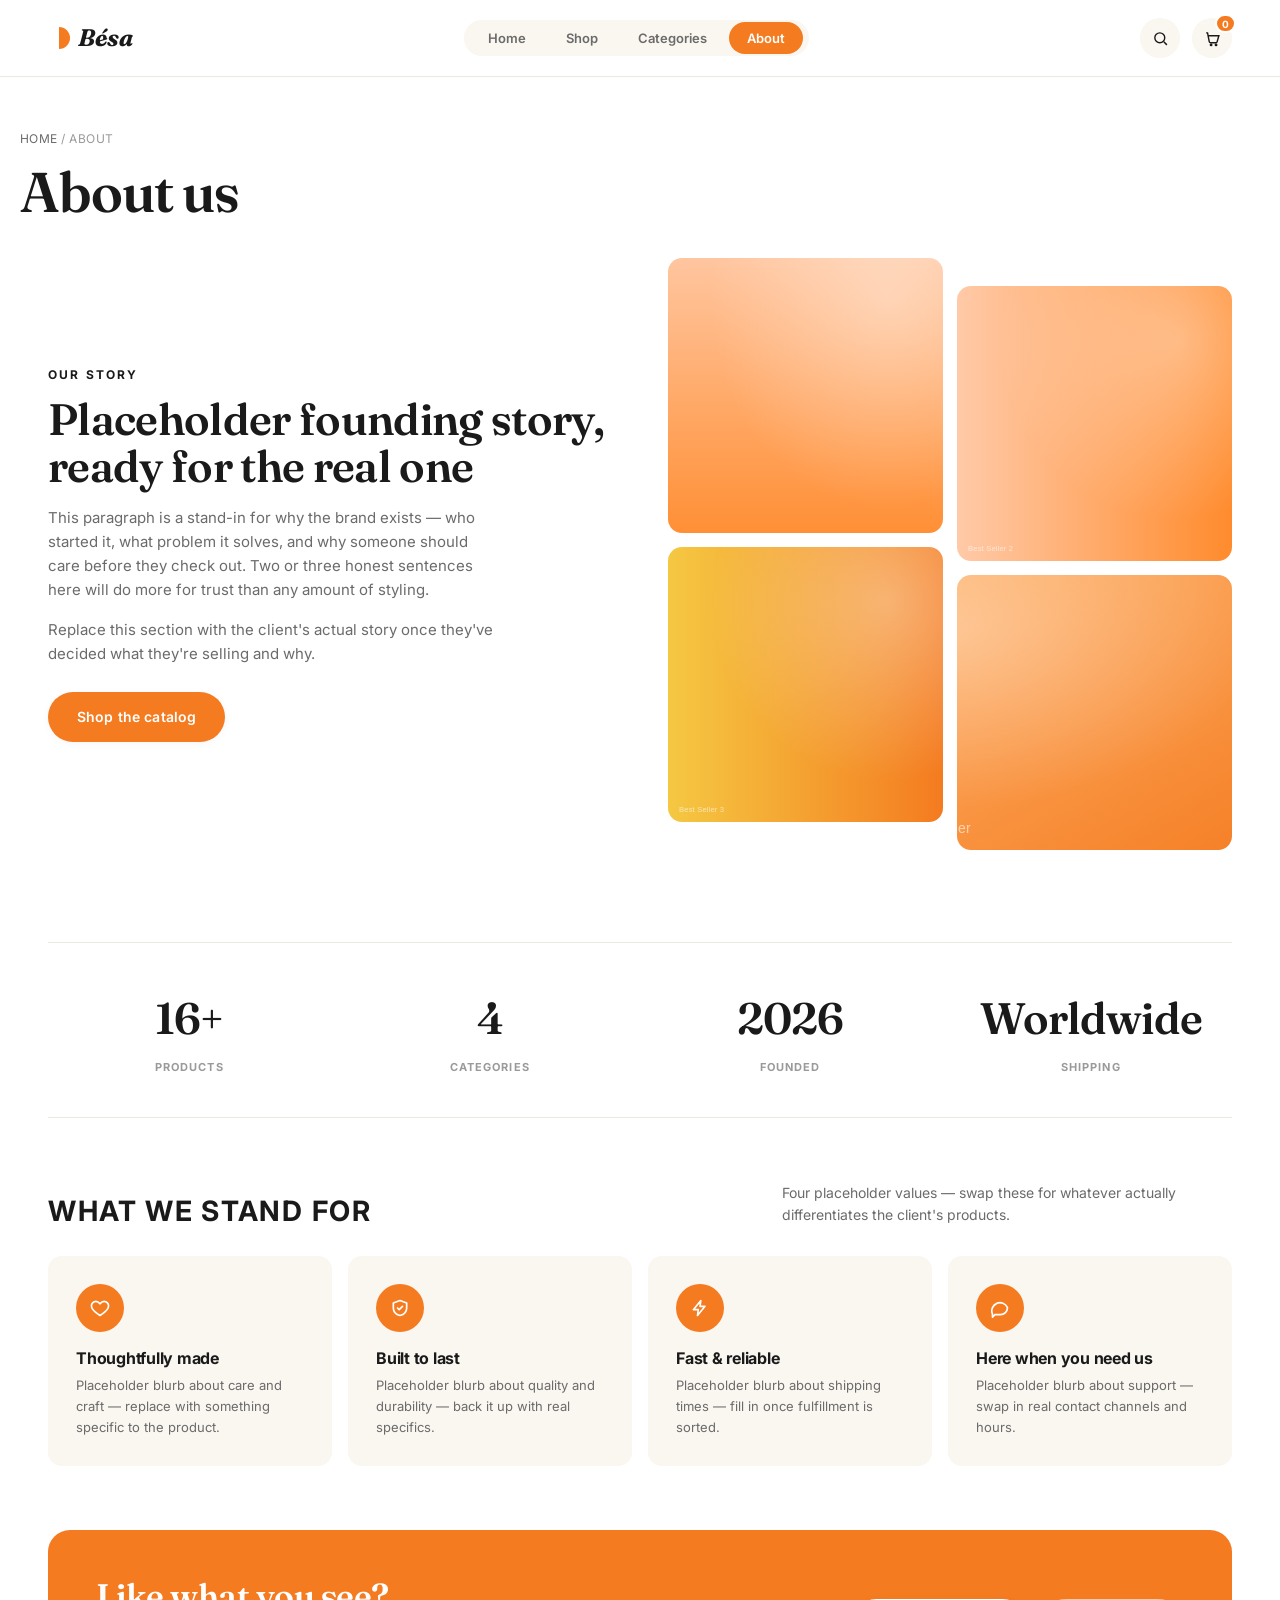
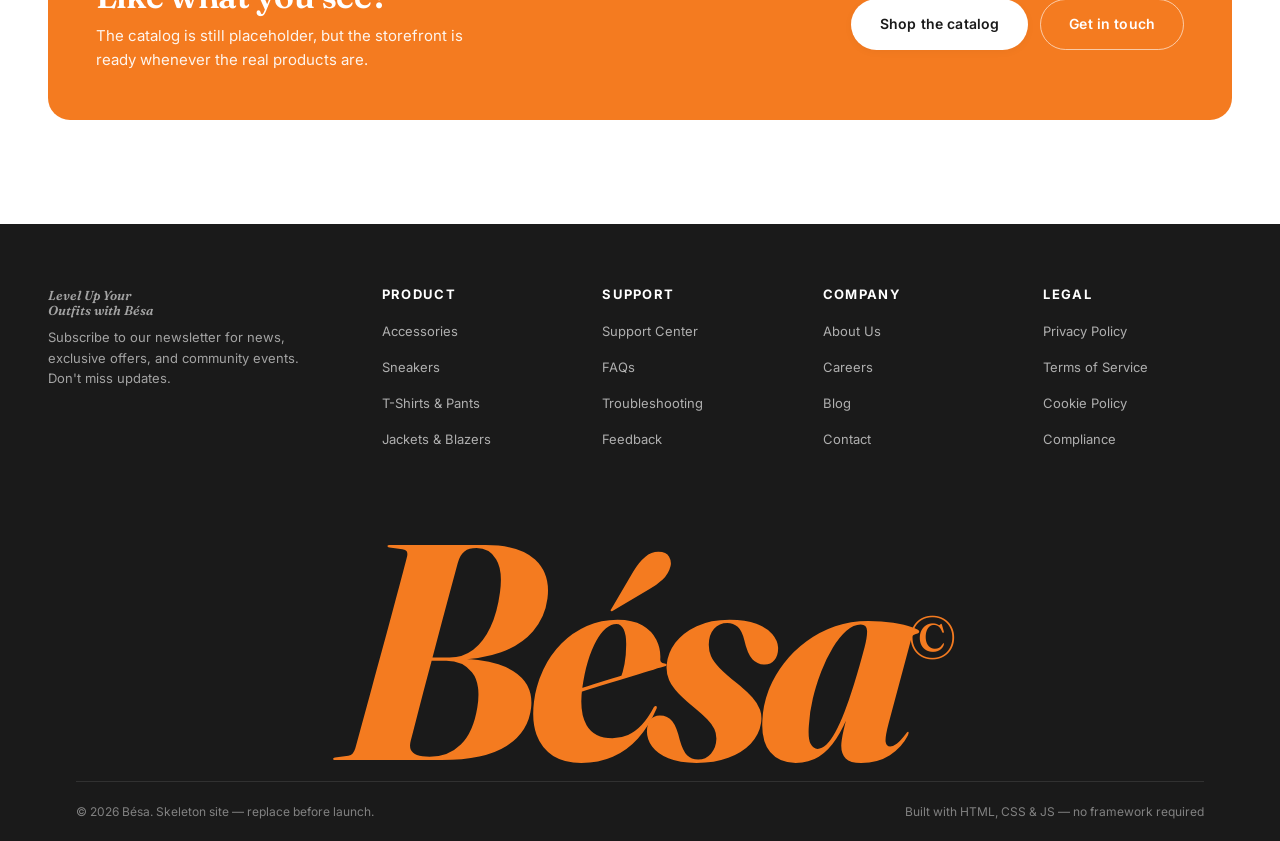
==== commit 2fbc8c9e: "Merge pull request #2 from christophersompa/rebrand/besa Rebrand: Aurora -> Bésa" ====
--- a/about.html
+++ b/about.html
@@ -3,8 +3,8 @@
 <head>
 <meta charset="UTF-8">
 <meta name="viewport" content="width=device-width, initial-scale=1.0">
-<title>About — Aurora</title>
-<meta name="description" content="The story behind Aurora — placeholder copy, ready to be replaced with the real thing.">
+<title>About — Bésa</title>
+<meta name="description" content="The story behind Bésa — placeholder copy, ready to be replaced with the real thing.">
 <link rel="preconnect" href="https://fonts.googleapis.com">
 <link rel="preconnect" href="https://fonts.gstatic.com" crossorigin>
 <link href="https://fonts.googleapis.com/css2?family=Fraunces:ital,opsz,wght@0,9..144,500;0,9..144,600;0,9..144,700;0,9..144,800;1,9..144,500;1,9..144,600;1,9..144,700;1,9..144,800&family=Inter:wght@400;500;600;700&display=swap" rel="stylesheet">
@@ -30,11 +30,12 @@
 
 <header class="site-header">
   <div class="wrap">
-    <a class="logo" href="index.html">Aurora</a>
+    <a class="logo" href="index.html">Bésa</a>
     <ul class="nav-links">
       <li><a href="index.html">Home</a></li>
+      <li><a href="shop.html">Shop</a></li>
+      <li><a href="shop.html">Categories</a></li>
       <li><a href="about.html" class="is-active">About</a></li>
-      <li><a href="shop.html">Shop</a></li>
     </ul>
     <div class="nav-actions">
       <button class="icon-btn" type="button" aria-label="Search">
@@ -53,7 +54,7 @@
 
 <div class="mobile-drawer" data-nav-drawer>
   <div class="drawer-top">
-    <span class="logo">Aurora</span>
+    <span class="logo">Bésa</span>
     <button class="icon-btn" type="button" data-nav-close aria-label="Close menu">
       <svg width="16" height="16" viewBox="0 0 24 24" fill="none" stroke="currentColor" stroke-width="2"><path d="M6 6l12 12M18 6 6 18"/></svg>
     </button>
@@ -173,7 +174,7 @@
   <div class="wrap">
     <div class="footer-grid">
       <div>
-        <p class="footer-tagline">Level Up Your<br>Outfits with Aurora</p>
+        <p class="footer-tagline">Level Up Your<br>Outfits with Bésa</p>
         <p>Subscribe to our newsletter for news, exclusive offers, and community events. Don't miss updates.</p>
       </div>
       <div>
@@ -213,10 +214,10 @@
         </ul>
       </div>
     </div>
-    <div class="footer-wordmark">Aurora<sup>©</sup></div>
+    <div class="footer-wordmark">Bésa<sup>©</sup></div>
     <div class="wrap">
       <div class="footer-bottom">
-        <span>© 2026 Aurora. Skeleton site — replace before launch.</span>
+        <span>© 2026 Bésa. Skeleton site — replace before launch.</span>
         <span>Built with HTML, CSS &amp; JS — no framework required</span>
       </div>
     </div>
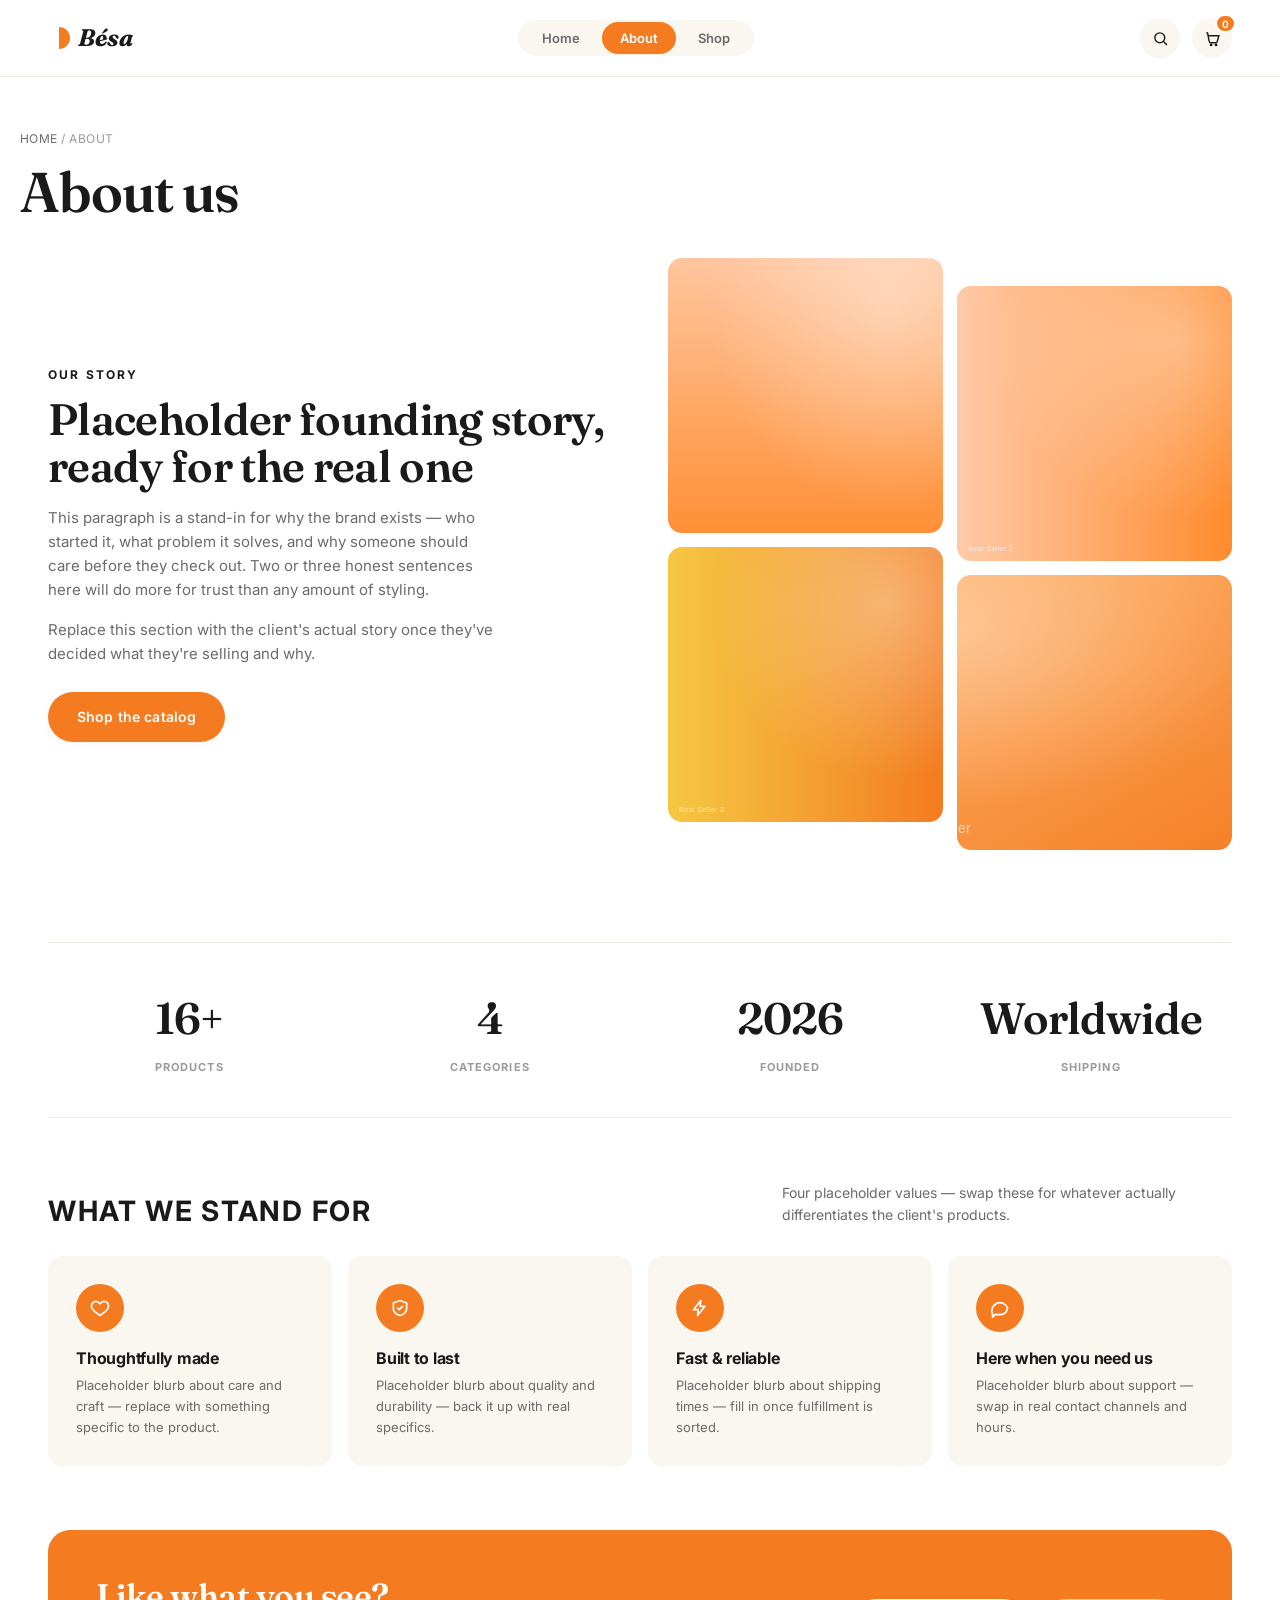
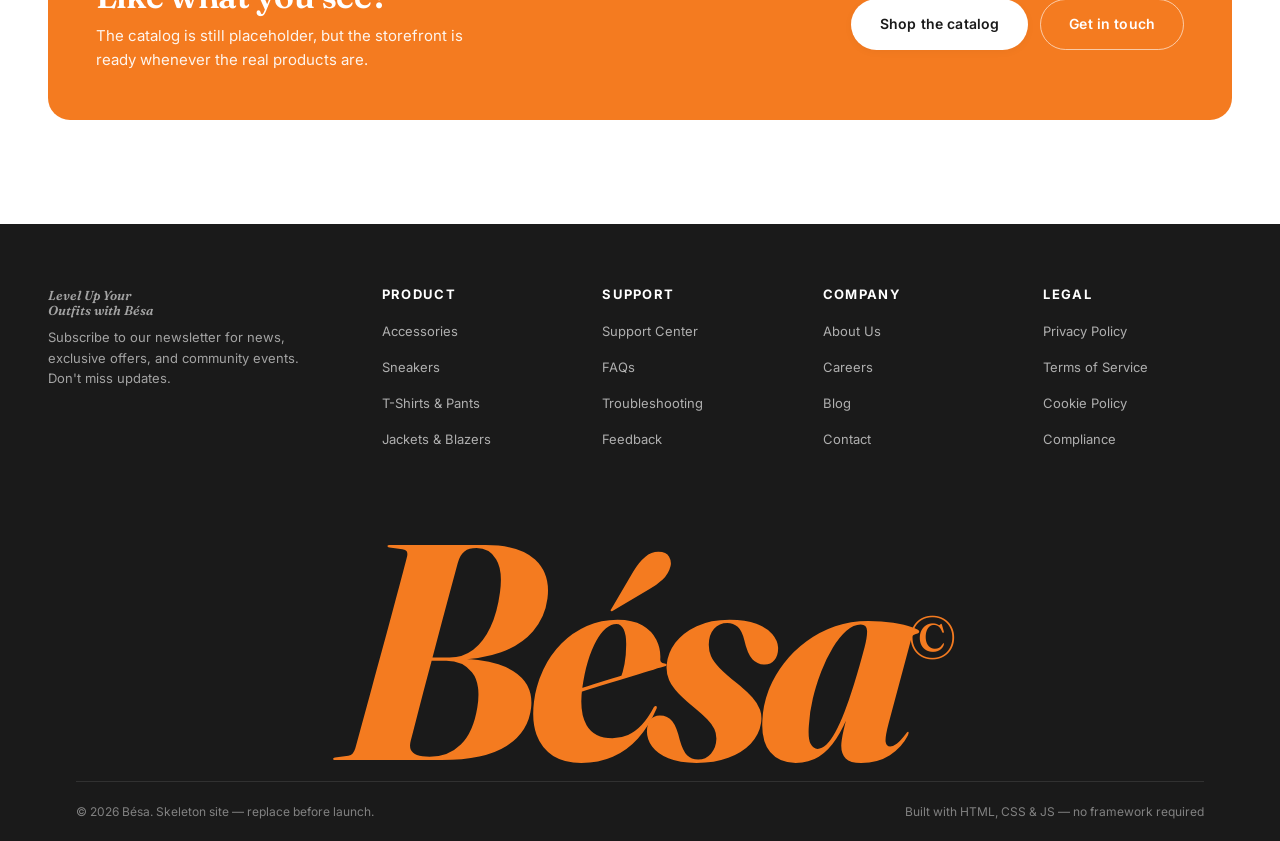
==== commit 36c4169d: "Merge pull request #3 from christophersompa/nav/reorder-remove-categories Nav: remove Categories lin" ====
--- a/about.html
+++ b/about.html
@@ -33,9 +33,8 @@
     <a class="logo" href="index.html">Bésa</a>
     <ul class="nav-links">
       <li><a href="index.html">Home</a></li>
+      <li><a href="about.html" class="is-active">About</a></li>
       <li><a href="shop.html">Shop</a></li>
-      <li><a href="shop.html">Categories</a></li>
-      <li><a href="about.html" class="is-active">About</a></li>
     </ul>
     <div class="nav-actions">
       <button class="icon-btn" type="button" aria-label="Search">
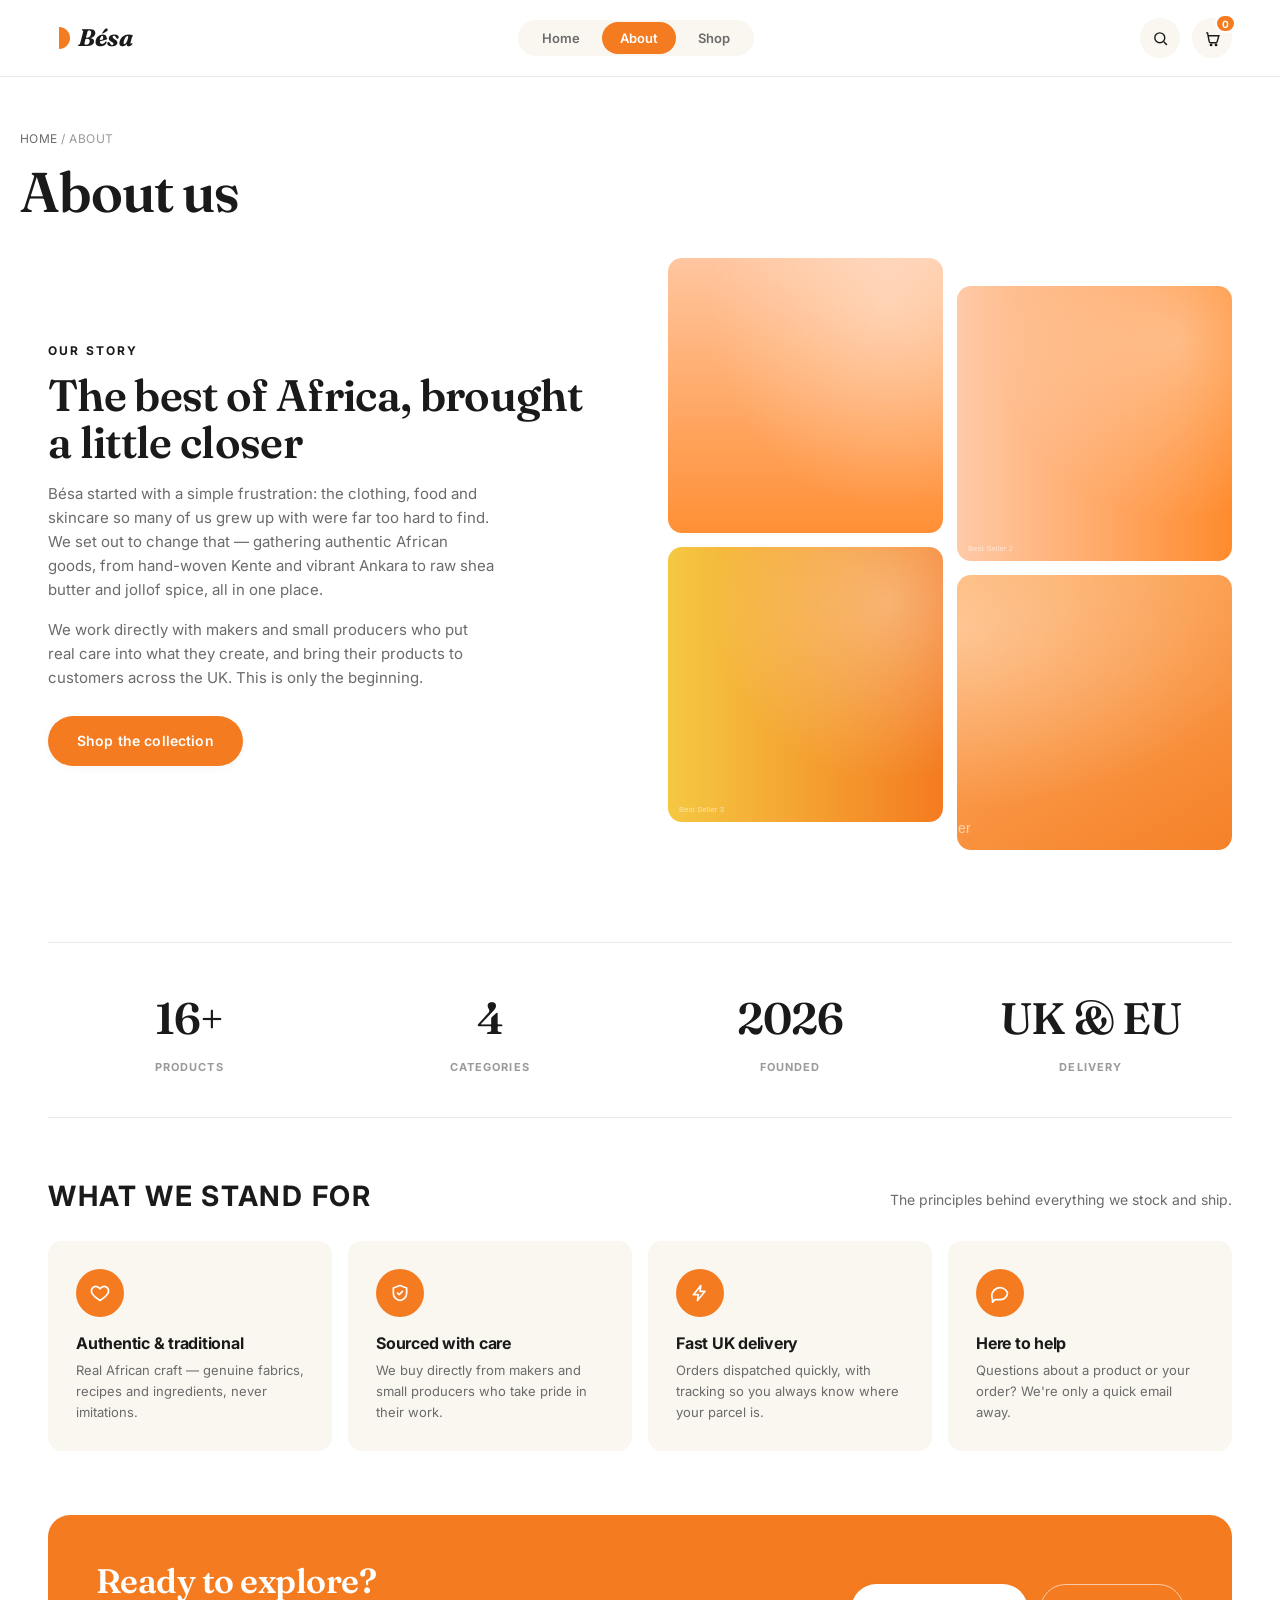
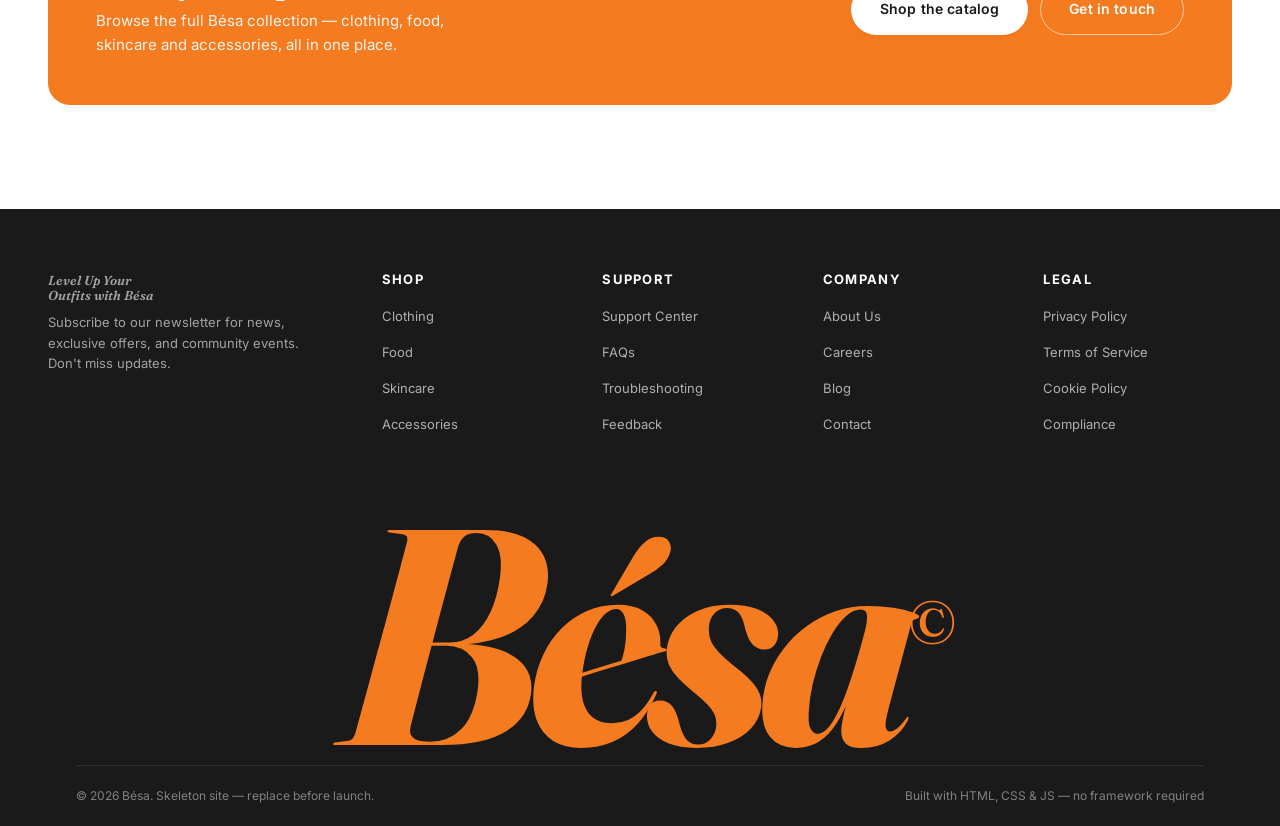
==== commit ec2b1463: "Content: real About page + category footer links" ====
--- a/about.html
+++ b/about.html
@@ -4,7 +4,7 @@
 <meta charset="UTF-8">
 <meta name="viewport" content="width=device-width, initial-scale=1.0">
 <title>About — Bésa</title>
-<meta name="description" content="The story behind Bésa — placeholder copy, ready to be replaced with the real thing.">
+<meta name="description" content="The story behind Bésa — bringing authentic African clothing, food and skincare to the UK.">
 <link rel="preconnect" href="https://fonts.googleapis.com">
 <link rel="preconnect" href="https://fonts.gstatic.com" crossorigin>
 <link href="https://fonts.googleapis.com/css2?family=Fraunces:ital,opsz,wght@0,9..144,500;0,9..144,600;0,9..144,700;0,9..144,800;1,9..144,500;1,9..144,600;1,9..144,700;1,9..144,800&family=Inter:wght@400;500;600;700&display=swap" rel="stylesheet">
@@ -18,7 +18,7 @@
     </button>
     <span class="promo-badge">Limited-time offer</span>
     <h2 id="promo-heading">Get 10% off your order</h2>
-    <p class="promo-sub">Spend $50 or more and save 10% — drop your email and we'll send the code.</p>
+    <p class="promo-sub">Spend £50 or more and save 10% — drop your email and we'll send the code.</p>
     <form class="promo-form" data-promo-form>
       <input type="email" required placeholder="you@email.com" aria-label="Email address">
       <button type="submit">Send my code</button>
@@ -71,16 +71,16 @@
   <h1>About us</h1>
 </div>
 
-<!-- Story / intro — placeholder copy, replace once the client has a real story -->
+<!-- Story / intro — draft copy for Bésa; confirm details with the client. -->
 <section class="section" style="padding-top:24px">
   <div class="wrap">
     <div class="split">
       <div>
         <p class="eyebrow">Our story</p>
-        <h2>Placeholder founding story, ready for the real one</h2>
-        <p class="lead">This paragraph is a stand-in for why the brand exists — who started it, what problem it solves, and why someone should care before they check out. Two or three honest sentences here will do more for trust than any amount of styling.</p>
-        <p class="lead">Replace this section with the client's actual story once they've decided what they're selling and why.</p>
-        <a class="btn btn-flare" href="shop.html">Shop the catalog</a>
+        <h2>The best of Africa, brought a little closer</h2>
+        <p class="lead">Bésa started with a simple frustration: the clothing, food and skincare so many of us grew up with were far too hard to find. We set out to change that — gathering authentic African goods, from hand-woven Kente and vibrant Ankara to raw shea butter and jollof spice, all in one place.</p>
+        <p class="lead">We work directly with makers and small producers who put real care into what they create, and bring their products to customers across the UK. This is only the beginning.</p>
+        <a class="btn btn-flare" href="shop.html">Shop the collection</a>
       </div>
       <div class="split-visual" aria-hidden="true">
         <div class="block" data-about-block></div>
@@ -92,7 +92,7 @@
   </div>
 </section>
 
-<!-- Stats — pulled from the placeholder catalog, update once real numbers exist -->
+<!-- Stats — update these as the real catalog and numbers grow -->
 <section class="wrap">
   <div class="stats-row">
     <div class="stat">
@@ -108,47 +108,47 @@
       <p class="stat-label">Founded</p>
     </div>
     <div class="stat">
-      <p class="stat-number">Worldwide</p>
-      <p class="stat-label">Shipping</p>
-    </div>
-  </div>
-</section>
-
-<!-- Values — generic placeholders, tune to whatever the client actually stands for -->
+      <p class="stat-number">UK &amp; EU</p>
+      <p class="stat-label">Delivery</p>
+    </div>
+  </div>
+</section>
+
+<!-- Values — what Bésa stands for -->
 <section class="section">
   <div class="wrap">
     <div class="section-head">
       <h2>What We Stand For</h2>
-      <p>Four placeholder values — swap these for whatever actually differentiates the client's products.</p>
+      <p>The principles behind everything we stock and ship.</p>
     </div>
     <div class="value-grid">
       <div class="value-card">
         <div class="icon-circle">
           <svg viewBox="0 0 24 24" fill="none" stroke="currentColor" stroke-width="2" stroke-linecap="round" stroke-linejoin="round"><path d="M12 21s-7-4.35-9.5-8.5C.5 8 3 4 7 4c2 0 3.5 1 5 3 1.5-2 3-3 5-3 4 0 6.5 4 4.5 8.5C19 16.65 12 21 12 21Z"/></svg>
         </div>
-        <h3>Thoughtfully made</h3>
-        <p>Placeholder blurb about care and craft — replace with something specific to the product.</p>
+        <h3>Authentic &amp; traditional</h3>
+        <p>Real African craft — genuine fabrics, recipes and ingredients, never imitations.</p>
       </div>
       <div class="value-card">
         <div class="icon-circle">
           <svg viewBox="0 0 24 24" fill="none" stroke="currentColor" stroke-width="2" stroke-linecap="round" stroke-linejoin="round"><path d="m12 3 8 3v6c0 5-3.5 8-8 9-4.5-1-8-4-8-9V6l8-3Z"/><path d="m9 12 2 2 4-4"/></svg>
         </div>
-        <h3>Built to last</h3>
-        <p>Placeholder blurb about quality and durability — back it up with real specifics.</p>
+        <h3>Sourced with care</h3>
+        <p>We buy directly from makers and small producers who take pride in their work.</p>
       </div>
       <div class="value-card">
         <div class="icon-circle">
           <svg viewBox="0 0 24 24" fill="none" stroke="currentColor" stroke-width="2" stroke-linecap="round" stroke-linejoin="round"><path d="M13 3 4 14h6l-1 7 9-11h-6l1-7Z"/></svg>
         </div>
-        <h3>Fast &amp; reliable</h3>
-        <p>Placeholder blurb about shipping times — fill in once fulfillment is sorted.</p>
+        <h3>Fast UK delivery</h3>
+        <p>Orders dispatched quickly, with tracking so you always know where your parcel is.</p>
       </div>
       <div class="value-card">
         <div class="icon-circle">
           <svg viewBox="0 0 24 24" fill="none" stroke="currentColor" stroke-width="2" stroke-linecap="round" stroke-linejoin="round"><path d="M21 11.5a8.5 8.5 0 0 1-8.5 8.5H6l-3 3v-3.6A8.5 8.5 0 1 1 21 11.5Z"/></svg>
         </div>
-        <h3>Here when you need us</h3>
-        <p>Placeholder blurb about support — swap in real contact channels and hours.</p>
+        <h3>Here to help</h3>
+        <p>Questions about a product or your order? We're only a quick email away.</p>
       </div>
     </div>
   </div>
@@ -158,8 +158,8 @@
   <div class="wrap">
     <div class="banner">
       <div>
-        <h2>Like what you see?</h2>
-        <p>The catalog is still placeholder, but the storefront is ready whenever the real products are.</p>
+        <h2>Ready to explore?</h2>
+        <p>Browse the full Bésa collection — clothing, food, skincare and accessories, all in one place.</p>
       </div>
       <div class="banner-actions">
         <a class="btn btn-flare" href="shop.html" style="background:var(--white);color:var(--ink);">Shop the catalog</a>
@@ -177,12 +177,12 @@
         <p>Subscribe to our newsletter for news, exclusive offers, and community events. Don't miss updates.</p>
       </div>
       <div>
-        <h4>Product</h4>
-        <ul class="footer-links">
-          <li><a href="shop.html">Accessories</a></li>
-          <li><a href="shop.html">Sneakers</a></li>
-          <li><a href="shop.html">T-Shirts &amp; Pants</a></li>
-          <li><a href="shop.html">Jackets &amp; Blazers</a></li>
+        <h4>Shop</h4>
+        <ul class="footer-links">
+          <li><a href="shop.html?category=Clothing">Clothing</a></li>
+          <li><a href="shop.html?category=Food">Food</a></li>
+          <li><a href="shop.html?category=Skincare">Skincare</a></li>
+          <li><a href="shop.html?category=Accessories">Accessories</a></li>
         </ul>
       </div>
       <div>
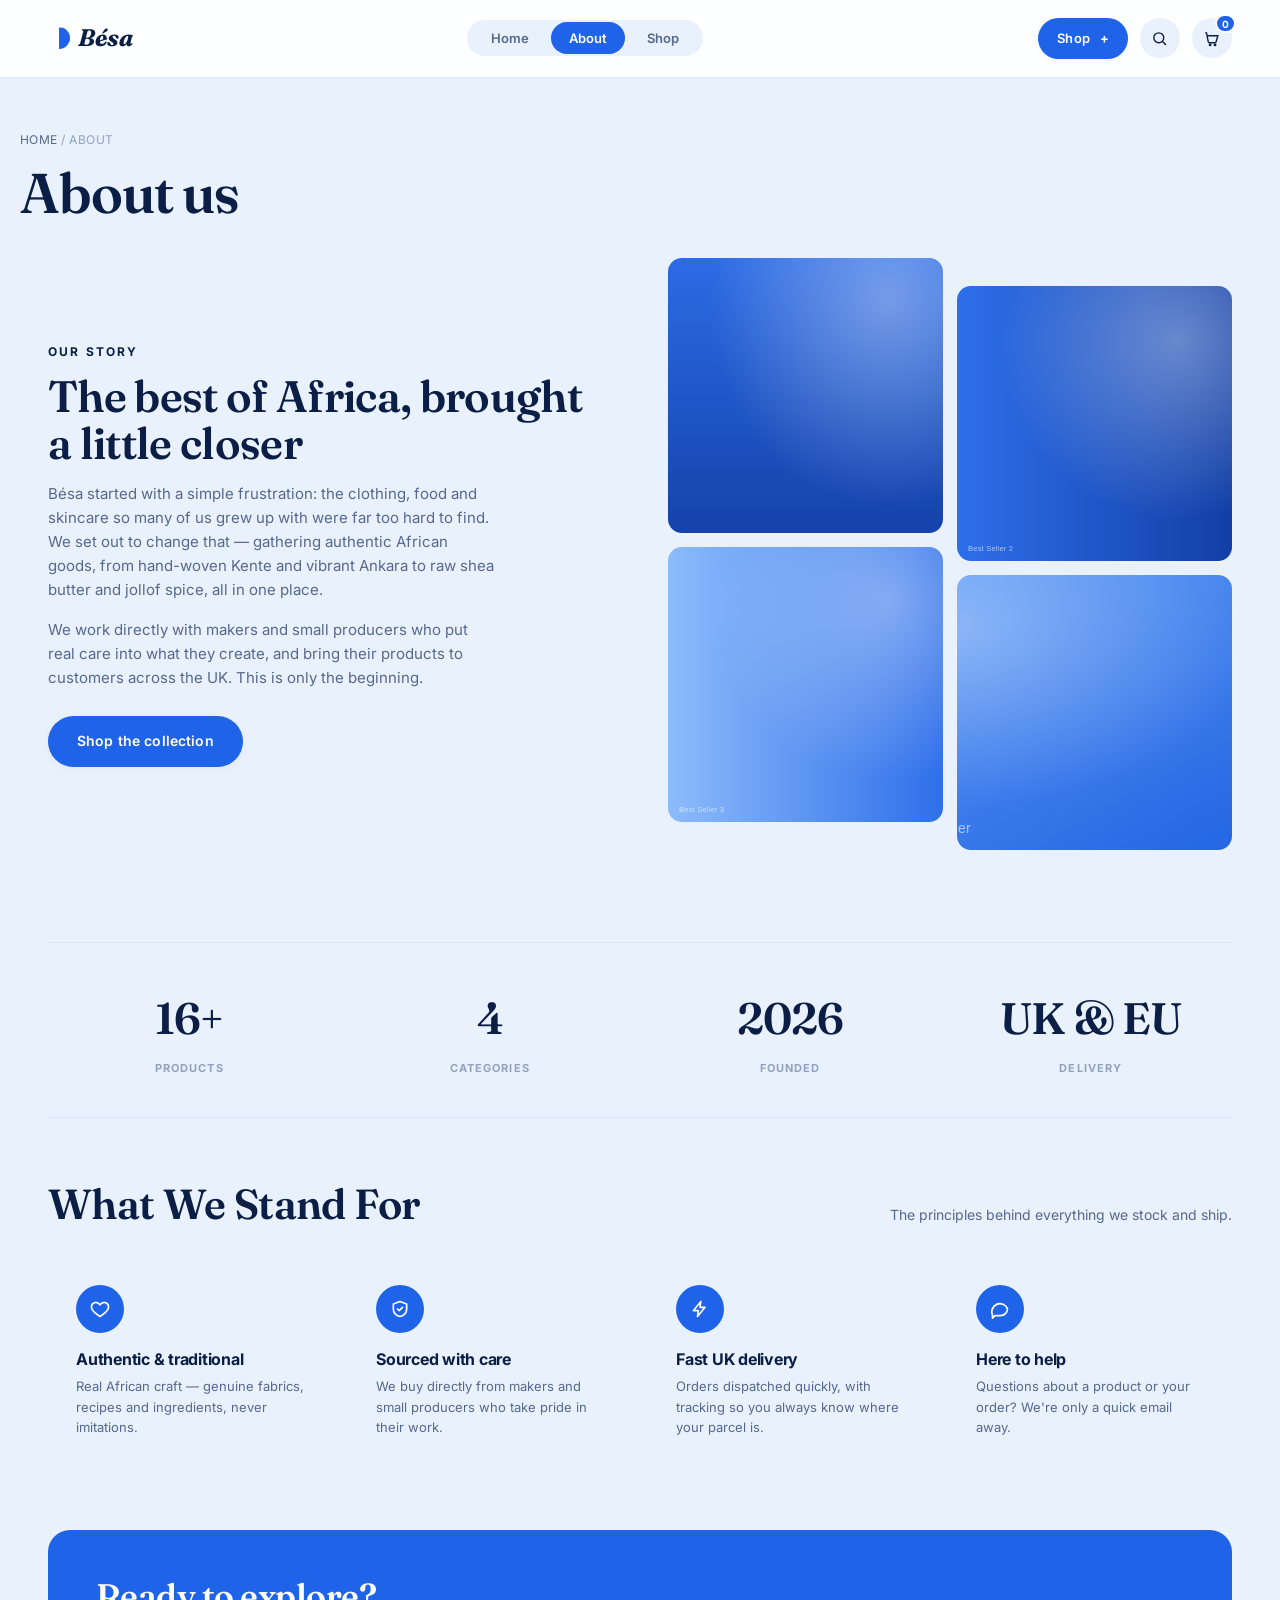
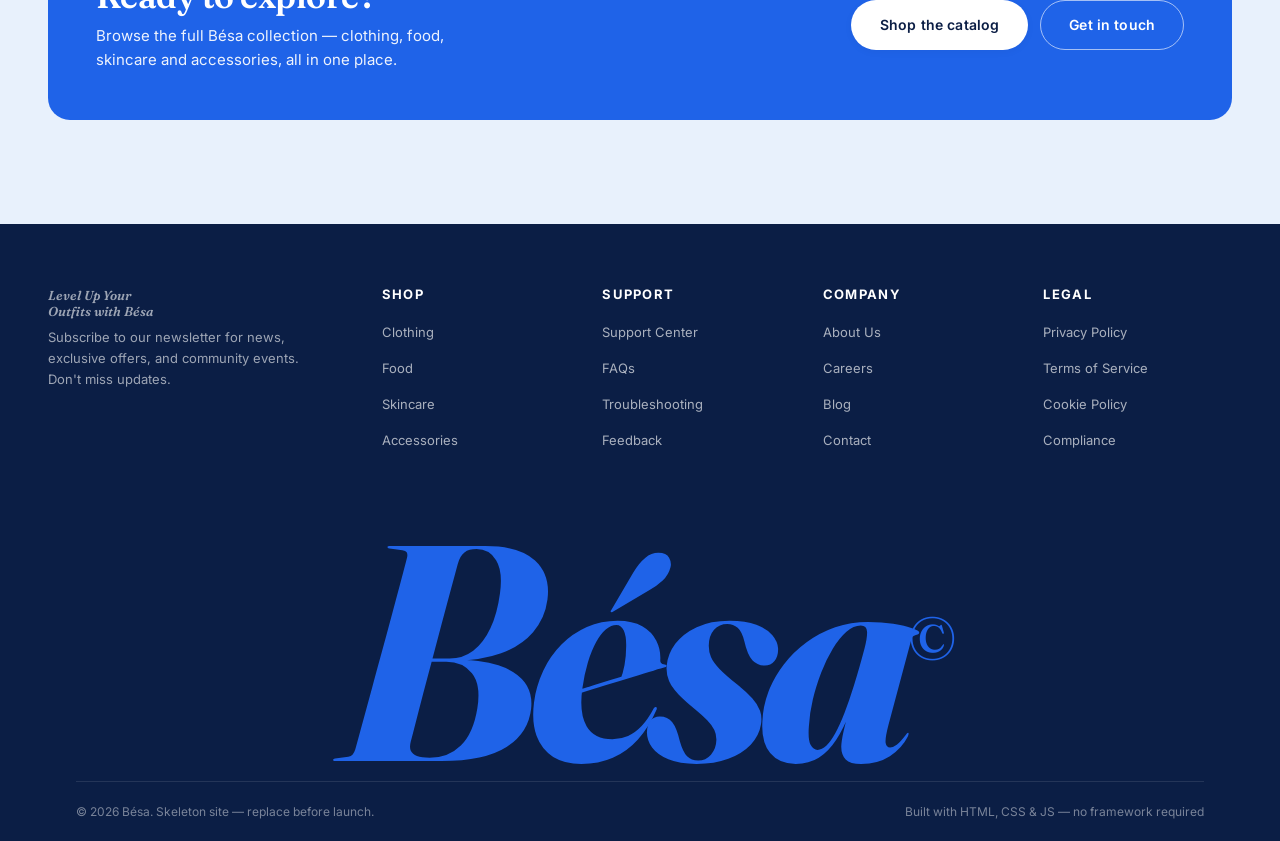
==== commit b45870e6: "Redesign (4/4): header CTA pill + per-page polish pass" ====
--- a/about.html
+++ b/about.html
@@ -37,6 +37,7 @@
       <li><a href="shop.html">Shop</a></li>
     </ul>
     <div class="nav-actions">
+      <a class="btn btn-primary header-cta" href="shop.html">Shop <span aria-hidden="true">+</span></a>
       <button class="icon-btn" type="button" aria-label="Search">
         <svg width="17" height="17" viewBox="0 0 24 24" fill="none" stroke="currentColor" stroke-width="2"><circle cx="11" cy="11" r="7"/><path d="m21 21-4.3-4.3"/></svg>
       </button>
--- a/css/styles.css
+++ b/css/styles.css
@@ -1,27 +1,27 @@
 /* ============================================
-   BÉSA — design tokens (Frolax-style redesign)
+   BÉSA — design tokens (Lensora-style blue redesign)
    Swap these values to re-skin the whole site.
    ============================================ */
 :root {
   /* core palette */
-  --orange:        #F47B20;
-  --orange-deep:   #D86515;
-  --orange-bright: #FF8B2D;
-  --orange-soft:   #FFF1E5;
-  --yellow:        #F5C842;
-  --yellow-deep:   #E6B025;
-  --yellow-soft:   #FFF6D6;
+  --blue:        #1F63E8;
+  --blue-deep:   #123FA6;
+  --blue-bright: #3B82F6;
+  --blue-soft:   #E3EEFC;
+  --blue-accent:        #BBD3F7;
+  --blue-accent-deep:   #1F63E8;
+  --blue-accent-soft:   #EAF2FD;
 
   /* neutrals */
-  --ink:        #1A1A1A;
-  --ink-2:      #2E2E2E;
-  --ink-soft:   #6B6B6B;
-  --ink-faint:  #9A9A9A;
+  --ink:        #0B1E45;
+  --ink-2:      #15315F;
+  --ink-soft:   #56688E;
+  --ink-faint:  #93A2BE;
   --white:      #FFFFFF;
-  --cream:      #FAF6F0;
-  --cream-deep: #F0EAE0;
-  --line:       #ECE8E2;
-  --line-soft:  #F4F0EA;
+  --sky:      #E8F1FC;
+  --sky-deep: #D6E6FB;
+  --line:       #DCE7F5;
+  --line-soft:  #EDF3FC;
 
   --radius-sm: 8px;
   --radius-md: 14px;
@@ -44,7 +44,7 @@
 
 body {
   margin: 0;
-  background: var(--white);
+  background: var(--sky);
   color: var(--ink);
   font-family: var(--font-body);
   font-size: 15px;
@@ -83,7 +83,7 @@
 }
 
 a:focus-visible, button:focus-visible, input:focus-visible {
-  outline: 2px solid var(--orange);
+  outline: 2px solid var(--blue);
   outline-offset: 3px;
 }
 
@@ -115,12 +115,12 @@
 
 .btn-primary,
 .btn-flare {
-  background: var(--orange);
+  background: var(--blue);
   color: var(--white);
   box-shadow: var(--shadow-soft);
 }
 .btn-primary:hover,
-.btn-flare:hover { background: var(--orange-deep); box-shadow: var(--shadow-card); }
+.btn-flare:hover { background: var(--blue-deep); box-shadow: var(--shadow-card); }
 
 .btn-ghost {
   background: transparent;
@@ -156,7 +156,7 @@
 }
 .marquee__track span em {
   font-style: normal;
-  color: var(--orange-bright);
+  color: var(--blue-bright);
 }
 @keyframes marquee {
   from { transform: translateX(0); }
@@ -197,9 +197,9 @@
   display: inline-block;
   width: 22px;
   height: 22px;
-  background: var(--orange);
+  background: var(--blue);
   border-radius: 50%;
-  box-shadow: -10px 0 0 var(--orange);
+  box-shadow: -10px 0 0 var(--blue);
   clip-path: polygon(50% 0, 100% 0, 100% 100%, 50% 100%);
 }
 .nav-links {
@@ -208,7 +208,7 @@
   list-style: none;
   margin: 0;
   padding: 6px;
-  background: var(--cream);
+  background: var(--sky);
   border-radius: var(--radius-pill);
 }
 .nav-links a {
@@ -221,7 +221,7 @@
 }
 .nav-links a:hover { color: var(--ink); }
 .nav-links a.is-active {
-  background: var(--orange);
+  background: var(--blue);
   color: var(--white);
 }
 
@@ -238,7 +238,7 @@
   width: 40px;
   height: 40px;
   border-radius: 50%;
-  background: var(--cream);
+  background: var(--sky);
   border: none;
   cursor: pointer;
   color: var(--ink);
@@ -253,7 +253,7 @@
   height: 19px;
   padding: 0 5px;
   border-radius: var(--radius-pill);
-  background: var(--orange);
+  background: var(--blue);
   color: var(--white);
   font-size: 10px;
   font-weight: 700;
@@ -271,7 +271,7 @@
     width: 40px; height: 40px;
     align-items: center; justify-content: center;
     border-radius: 50%;
-    background: var(--cream);
+    background: var(--sky);
     border: none;
     color: var(--ink);
     cursor: pointer;
@@ -283,166 +283,131 @@
    ============================================ */
 .hero {
   position: relative;
-  margin: 20px 28px 0;
-  border-radius: var(--radius-xl);
-  background: linear-gradient(135deg, var(--orange) 0%, var(--orange-bright) 100%);
-  overflow: hidden;
-  padding: 64px 56px;
-  min-height: 500px;
-}
-.hero::after {
-  /* soft sun glow in top-right corner */
-  content: "";
-  position: absolute;
-  top: -120px;
-  right: -120px;
-  width: 380px;
-  height: 380px;
-  border-radius: 50%;
-  background: radial-gradient(circle, rgba(255, 215, 130, 0.5) 0%, transparent 70%);
-  pointer-events: none;
+  margin: 26px 0 0;
+  padding: 16px 0 8px;
 }
 .hero .wrap {
   position: relative;
   z-index: 1;
-  max-width: none;
-  padding: 0;
-  display: grid;
-  grid-template-columns: 1fr 1fr;
-  gap: 40px;
-  align-items: center;
-  min-height: 420px;
-}
-.hero-text { color: var(--white); }
+  display: grid;
+  grid-template-columns: 1.02fr 1fr;
+  gap: 52px;
+  align-items: center;
+  min-height: 460px;
+}
+.hero-text { color: var(--ink); }
+.hero-badge-row { display: flex; align-items: center; gap: 10px; margin-bottom: 24px; }
 .hero h1 {
-  font-size: clamp(48px, 6.5vw, 92px);
-  color: var(--white);
-  font-weight: 700;
-  line-height: 0.95;
-  letter-spacing: -0.03em;
-}
-.hero h1 .highlight {
-  display: block;
-  font-style: italic;
-  font-weight: 600;
-}
+  font-size: clamp(46px, 6.4vw, 88px);
+  color: var(--ink);
+  font-weight: 600;
+  line-height: 0.96;
+  letter-spacing: -0.025em;
+}
+.hero h1 .highlight { display: block; color: var(--blue); }
 .hero p.lead {
   margin-top: 22px;
-  max-width: 42ch;
-  font-size: 15px;
-  color: rgba(255, 255, 255, 0.88);
-  line-height: 1.55;
-}
-.hero-actions {
+  max-width: 44ch;
+  font-size: 15.5px;
+  color: var(--ink-soft);
+  line-height: 1.6;
+}
+.hero-buy {
   margin-top: 30px;
   display: flex;
-  gap: 12px;
+  align-items: center;
+  gap: 24px;
   flex-wrap: wrap;
 }
-.hero .btn-flare {
-  background: var(--white);
-  color: var(--ink);
-}
-.hero .btn-flare:hover { background: var(--ink); color: var(--white); }
-.hero .btn-ghost {
-  border-color: rgba(255, 255, 255, 0.5);
-  color: var(--white);
-}
-.hero .btn-ghost:hover { background: var(--white); color: var(--ink); border-color: var(--white); }
+.hero-buy .from { font-size: 13px; color: var(--ink-soft); letter-spacing: .02em; }
+.hero-buy .from strong { display: block; margin-top: 2px; font-size: 22px; color: var(--ink); font-family: var(--font-display); font-weight: 600; }
+.hero .btn-flare { background: var(--ink); color: var(--white); }
+.hero .btn-flare:hover { background: var(--blue); color: var(--white); }
 .hero-note {
-  margin-top: 22px;
+  margin-top: 26px;
+  padding-top: 20px;
+  border-top: 1px solid var(--line);
   font-size: 12px;
-  color: rgba(255, 255, 255, 0.7);
-  letter-spacing: 0.04em;
+  color: var(--ink-faint);
+  letter-spacing: 0.03em;
 }
 
 /* hero visual side */
-.hero-visual {
-  position: relative;
-  height: 100%;
-  min-height: 420px;
-}
+.hero-visual { position: relative; height: 100%; min-height: 460px; }
 .hero-image {
   position: absolute;
   inset: 0;
-  border-radius: var(--radius-lg);
+  border-radius: var(--radius-xl);
   overflow: hidden;
-  background: rgba(255, 255, 255, 0.1);
-}
-.hero-image img {
-  width: 100%;
-  height: 100%;
-  object-fit: cover;
-}
-/* small floating product card bottom-left */
+  background: var(--blue-accent);
+}
+.hero-image img { width: 100%; height: 100%; object-fit: cover; }
 .hero-card {
   position: absolute;
-  bottom: 18px;
-  left: -28px;
+  bottom: 20px;
+  left: -26px;
   z-index: 2;
   background: var(--white);
   border-radius: var(--radius-md);
   padding: 12px;
-  width: 150px;
+  width: 168px;
   box-shadow: var(--shadow-pop);
   display: flex;
   flex-direction: column;
-  gap: 6px;
+  gap: 8px;
 }
 .hero-card-image {
   width: 100%;
-  aspect-ratio: 1.2 / 1;
+  aspect-ratio: 1 / 1;
   border-radius: var(--radius-sm);
-  background: var(--cream);
+  background: var(--sky);
   overflow: hidden;
 }
-.hero-card-image img { width: 100%; height: 100%; }
-.hero-card .meta {
-  display: flex;
-  justify-content: space-between;
-  align-items: center;
-  padding: 0 2px;
-}
+.hero-card-image img { width: 100%; height: 100%; object-fit: cover; }
+.hero-card .meta { display: flex; justify-content: space-between; align-items: center; padding: 0 2px; }
 .hero-card .meta h3 { font-size: 12px; color: var(--ink); font-weight: 600; font-family: var(--font-body); }
-.hero-card .meta .price { font-size: 12px; font-weight: 700; color: var(--orange); }
-
-/* hero ratings badge top-right */
+.hero-card .meta .price { font-size: 12px; font-weight: 700; color: var(--blue); }
 .hero-rating {
   position: absolute;
   top: 22px;
-  right: 22px;
+  right: -18px;
   z-index: 2;
   background: var(--white);
   border-radius: var(--radius-md);
-  padding: 14px 16px;
-  max-width: 200px;
+  padding: 14px 18px;
+  max-width: 210px;
   box-shadow: var(--shadow-pop);
 }
-.hero-rating .stars {
-  display: flex;
-  align-items: center;
-  gap: 6px;
-  margin-bottom: 6px;
-}
-.hero-rating .stars-inner {
-  display: flex;
-  gap: 1px;
-  color: var(--orange);
-  font-size: 11px;
-}
-.hero-rating .stars-label {
-  font-size: 12px;
-  font-weight: 700;
-  color: var(--ink);
-}
-.hero-rating p {
-  font-size: 11px;
-  color: var(--ink-soft);
-  line-height: 1.4;
-}
-.hero-progress { display: none; } /* legacy element from old design */
+.hero-rating .stars { display: flex; align-items: center; gap: 8px; margin-bottom: 6px; }
+.hero-rating .stars-inner { display: flex; gap: 1px; color: var(--blue); font-size: 12px; }
+.hero-rating .stars-label { font-size: 13px; font-weight: 700; color: var(--ink); }
+.hero-rating p { font-size: 11.5px; color: var(--ink-soft); line-height: 1.45; }
+.hero-progress { display: none; }
 .hero-card-back  { display: none; }
 .hero-badge      { display: none; }
+
+/* Lensora-style pill badge */
+.pill-badge {
+  display: inline-flex;
+  align-items: center;
+  gap: 8px;
+  background: var(--white);
+  border: 1px solid var(--line);
+  border-radius: var(--radius-pill);
+  padding: 8px 15px;
+  font-size: 12px;
+  font-weight: 600;
+  color: var(--ink);
+  box-shadow: var(--shadow-soft);
+}
+.pill-badge .dot { width: 8px; height: 8px; border-radius: 50%; background: var(--blue); }
+
+@media (max-width: 900px) {
+  .hero .wrap { grid-template-columns: 1fr; gap: 30px; min-height: 0; }
+  .hero-visual { min-height: 360px; }
+  .hero-rating { right: 10px; }
+  .hero-card { left: 10px; }
+}
 
 @media (max-width: 900px) {
   .hero { padding: 40px 28px; margin: 12px; }
@@ -468,7 +433,7 @@
   align-items: center;
   gap: 14px;
   padding: 18px 20px;
-  background: var(--cream);
+  background: var(--sky);
   border-radius: var(--radius-md);
 }
 .trust-icon {
@@ -479,7 +444,7 @@
   display: flex;
   align-items: center;
   justify-content: center;
-  color: var(--orange);
+  color: var(--blue);
   flex-shrink: 0;
 }
 .trust-icon svg { width: 20px; height: 20px; }
@@ -515,22 +480,27 @@
   flex-wrap: wrap;
 }
 .section-head h2 {
-  font-size: clamp(22px, 2.6vw, 28px);
-  font-family: var(--font-body);
-  font-weight: 700;
-  letter-spacing: 0.06em;
-  text-transform: uppercase;
+  font-size: clamp(28px, 3.4vw, 42px);
+  font-family: var(--font-display);
+  font-weight: 600;
+  letter-spacing: -0.015em;
 }
 .section-head p { color: var(--ink-soft); max-width: 50ch; font-size: 14px; }
 .section-link {
-  font-size: 12px;
-  font-weight: 600;
-  color: var(--ink);
-  letter-spacing: 0.04em;
-  border-bottom: 1px solid var(--ink);
-  padding-bottom: 2px;
-}
-.section-link:hover { color: var(--orange); border-color: var(--orange); }
+  display: inline-flex;
+  align-items: center;
+  gap: 8px;
+  font-size: 12.5px;
+  font-weight: 600;
+  color: var(--ink);
+  letter-spacing: 0.02em;
+  border: 1px solid var(--line);
+  border-radius: var(--radius-pill);
+  padding: 10px 18px;
+  background: var(--white);
+  transition: background 0.18s ease, color 0.18s ease, border-color 0.18s ease;
+}
+.section-link:hover { background: var(--ink); color: var(--white); border-color: var(--ink); }
 
 /* ============================================
    Categories — asymmetric mosaic
@@ -587,7 +557,7 @@
   width: 30px;
   height: 30px;
   border-radius: 50%;
-  background: var(--orange);
+  background: var(--blue);
   color: var(--white);
   display: inline-flex;
   align-items: center;
@@ -613,18 +583,20 @@
 }
 .product-card {
   background: var(--white);
-  border-radius: var(--radius-md);
-  overflow: hidden;
+  border: 1px solid var(--line);
+  border-radius: var(--radius-lg);
+  padding: 12px;
   display: flex;
   flex-direction: column;
-  transition: transform 0.2s ease;
+  transition: transform 0.2s ease, box-shadow 0.2s ease;
   position: relative;
-}
-.product-card:hover { transform: translateY(-4px); }
+  box-shadow: var(--shadow-soft);
+}
+.product-card:hover { transform: translateY(-4px); box-shadow: var(--shadow-card); }
 .product-media {
   position: relative;
   aspect-ratio: 1 / 1.1;
-  background: var(--cream);
+  background: var(--sky);
   border-radius: var(--radius-md);
   overflow: hidden;
 }
@@ -654,8 +626,8 @@
   box-shadow: var(--shadow-soft);
   transition: color 0.18s ease, background 0.18s ease;
 }
-.wishlist-btn:hover { color: var(--orange); }
-.wishlist-btn.is-active { color: var(--orange); }
+.wishlist-btn:hover { color: var(--blue); }
+.wishlist-btn.is-active { color: var(--blue); }
 .wishlist-btn svg { width: 16px; height: 16px; }
 
 /* sale tag top-left */
@@ -664,7 +636,7 @@
   top: 12px;
   left: 12px;
   z-index: 2;
-  background: var(--orange);
+  background: var(--blue);
   color: var(--white);
   font-size: 10px;
   font-weight: 700;
@@ -698,11 +670,11 @@
   z-index: 2;
 }
 .product-card:hover .quick-shop { opacity: 1; transform: translateY(0); }
-.quick-shop:hover { background: var(--orange); color: var(--white); }
+.quick-shop:hover { background: var(--blue); color: var(--white); }
 .quick-shop svg { width: 14px; height: 14px; }
 
 .product-card .body {
-  padding: 14px 4px 6px;
+  padding: 14px 6px 2px;
   display: flex;
   flex-direction: column;
   gap: 6px;
@@ -717,7 +689,7 @@
   color: var(--ink);
   letter-spacing: 0;
 }
-.product-card h3 a:hover { color: var(--orange); }
+.product-card h3 a:hover { color: var(--blue); }
 
 .product-card .rating-row {
   display: flex;
@@ -725,7 +697,7 @@
   gap: 6px;
 }
 .product-card .rating-stars {
-  color: var(--orange);
+  color: var(--blue);
   font-size: 11px;
   letter-spacing: 1px;
 }
@@ -756,7 +728,7 @@
   line-height: 1;
   transition: background 0.18s ease;
 }
-.product-card .add-btn:hover { background: var(--orange); }
+.product-card .add-btn:hover { background: var(--blue); }
 .product-card a.card-link { color: inherit; display: block; }
 
 @media (max-width: 980px) {
@@ -768,15 +740,15 @@
 
 /* legacy swatch backgrounds — kept so older markup still renders something useful */
 .bg-teal,
-.bg-sage { background: var(--orange-soft); }
-.bg-lime { background: var(--yellow-soft); }
-.bg-ink  { background: var(--cream-deep); }
-
-/* ============================================
-   Featured — yellow section with giant brand wordmark
+.bg-sage { background: var(--blue-soft); }
+.bg-lime { background: var(--blue-accent-soft); }
+.bg-ink  { background: var(--sky-deep); }
+
+/* ============================================
+   Featured — navy brand block with giant wordmark
    ============================================ */
 .featured-section {
-  background: var(--yellow);
+  background: var(--ink);
   margin: 28px;
   border-radius: var(--radius-xl);
   position: relative;
@@ -790,7 +762,7 @@
   bottom: -20%;
   width: 70%;
   height: 80%;
-  background: radial-gradient(ellipse, rgba(255, 220, 130, 0.7) 0%, transparent 70%);
+  background: radial-gradient(ellipse, rgba(59, 130, 246, 0.45) 0%, transparent 70%);
   pointer-events: none;
 }
 .featured-eyebrow {
@@ -798,7 +770,7 @@
   font-weight: 700;
   letter-spacing: 0.18em;
   text-transform: uppercase;
-  color: var(--ink);
+  color: rgba(255, 255, 255, 0.72);
   position: relative;
   z-index: 2;
   max-width: var(--container);
@@ -842,7 +814,7 @@
   gap: 18px;
 }
 .featured-badge {
-  background: var(--orange);
+  background: var(--blue);
   color: var(--white);
   border-radius: 50%;
   width: 120px;
@@ -891,7 +863,7 @@
 .featured-product-card .meta .price {
   font-size: 12px;
   font-weight: 700;
-  color: var(--orange);
+  color: var(--blue);
   margin-top: 2px;
 }
 
@@ -1002,7 +974,7 @@
   width: 70px;
   height: 70px;
   border-radius: 50%;
-  background: var(--orange);
+  background: var(--blue);
   border: none;
   color: var(--white);
   display: inline-flex;
@@ -1051,7 +1023,7 @@
   align-items: center;
   justify-content: center;
 }
-.testimonial-nav button:hover { background: var(--orange); color: var(--white); border-color: var(--orange); }
+.testimonial-nav button:hover { background: var(--blue); color: var(--white); border-color: var(--blue); }
 
 .testimonial-grid {
   display: grid;
@@ -1060,7 +1032,7 @@
 }
 .testimonial-card {
   padding: 26px;
-  background: var(--cream);
+  background: var(--sky);
   border-radius: var(--radius-md);
 }
 .testimonial-card p {
@@ -1081,7 +1053,7 @@
   width: 36px;
   height: 36px;
   border-radius: 50%;
-  background: var(--cream-deep);
+  background: var(--sky-deep);
   overflow: hidden;
   flex-shrink: 0;
 }
@@ -1099,7 +1071,7 @@
   gap: 10px;
   margin-top: 3px;
 }
-.testimonial-stars { color: var(--orange); letter-spacing: 1px; }
+.testimonial-stars { color: var(--blue); letter-spacing: 1px; }
 
 @media (max-width: 860px) {
   .testimonial-grid { grid-template-columns: 1fr; }
@@ -1111,7 +1083,7 @@
 .fresh-looks {
   margin: 28px;
   border-radius: var(--radius-xl);
-  background: var(--orange-soft);
+  background: var(--blue-soft);
   overflow: hidden;
   position: relative;
   display: grid;
@@ -1166,7 +1138,7 @@
 .cta-section {
   margin: 28px;
   border-radius: var(--radius-xl);
-  background: var(--orange-soft);
+  background: var(--blue-soft);
   overflow: hidden;
   display: grid;
   grid-template-columns: 1.1fr 0.9fr;
@@ -1213,7 +1185,7 @@
 .banner-form button {
   border: none;
   border-radius: var(--radius-pill);
-  background: var(--orange);
+  background: var(--blue);
   color: var(--white);
   padding: 12px 26px;
   font-weight: 600;
@@ -1221,7 +1193,7 @@
   font-size: 13px;
   transition: background 0.18s ease;
 }
-.banner-form button:hover { background: var(--orange-deep); }
+.banner-form button:hover { background: var(--blue-deep); }
 
 .cta-image {
   position: relative;
@@ -1240,7 +1212,7 @@
 /* legacy .banner (still used on About page) */
 .banner {
   border-radius: var(--radius-lg);
-  background: var(--orange);
+  background: var(--blue);
   color: var(--white);
   padding: 48px;
   display: grid;
@@ -1290,7 +1262,7 @@
 .footer-grid p { color: rgba(255,255,255,0.6); font-size: 13px; max-width: 32ch; }
 .footer-links { list-style: none; padding: 0; margin: 0; display: flex; flex-direction: column; gap: 12px; }
 .footer-links a { font-size: 13px; color: rgba(255,255,255,0.65); transition: color 0.15s ease; }
-.footer-links a:hover { color: var(--orange-bright); }
+.footer-links a:hover { color: var(--blue-bright); }
 
 .footer-bottom {
   padding: 20px 0;
@@ -1313,7 +1285,7 @@
   font-size: clamp(80px, 24vw, 360px);
   line-height: 0.85;
   letter-spacing: -0.05em;
-  color: var(--orange);
+  color: var(--blue);
   padding: 20px 0 0;
   user-select: none;
   overflow: hidden;
@@ -1353,7 +1325,7 @@
   text-transform: uppercase;
 }
 .breadcrumb a { color: var(--ink-soft); }
-.breadcrumb a:hover { color: var(--orange); }
+.breadcrumb a:hover { color: var(--blue); }
 
 /* ============================================
    Filter bar (shop page)
@@ -1378,8 +1350,8 @@
 }
 .filter-pill:hover { color: var(--ink); border-color: var(--ink); }
 .filter-pill.is-active {
-  background: var(--orange);
-  border-color: var(--orange);
+  background: var(--blue);
+  border-color: var(--blue);
   color: var(--white);
 }
 
@@ -1400,7 +1372,7 @@
   display: inline-block;
   font-size: 11px;
   font-weight: 700;
-  color: var(--orange);
+  color: var(--blue);
   text-transform: uppercase;
   letter-spacing: 0.1em;
 }
@@ -1443,7 +1415,7 @@
   color: var(--ink);
   transition: background 0.15s ease;
 }
-.qty-stepper button:hover { background: var(--cream); }
+.qty-stepper button:hover { background: var(--sky); }
 .qty-stepper span { width: 36px; text-align: center; font-weight: 600; font-size: 14px; }
 .product-detail .btn { padding: 13px 32px; }
 
@@ -1511,7 +1483,7 @@
   margin-top: 6px;
   padding: 0;
 }
-.cart-line .remove:hover { color: var(--orange); }
+.cart-line .remove:hover { color: var(--blue); }
 .cart-line .line-price { font-weight: 700; min-width: 70px; text-align: right; font-size: 15px; }
 
 .summary-card {
@@ -1533,23 +1505,23 @@
 .summary-row.total {
   font-size: 18px;
   font-weight: 700;
-  color: var(--orange-bright);
+  color: var(--blue-bright);
   padding-top: 14px;
   border-top: 1px solid rgba(255,255,255,0.18);
   margin-top: 6px;
 }
 .summary-card .btn-flare {
-  background: var(--orange);
-  color: var(--white);
-}
-.summary-card .btn-flare:hover { background: var(--orange-deep); }
+  background: var(--blue);
+  color: var(--white);
+}
+.summary-card .btn-flare:hover { background: var(--blue-deep); }
 
 .empty-cart {
   text-align: center;
   padding: 80px 20px;
   color: var(--ink-soft);
 }
-.empty-cart svg { margin: 0 auto 18px; width: 64px; opacity: 0.4; color: var(--orange); }
+.empty-cart svg { margin: 0 auto 18px; width: 64px; opacity: 0.4; color: var(--blue); }
 
 @media (max-width: 860px) {
   .cart-layout { grid-template-columns: 1fr; }
@@ -1590,9 +1562,9 @@
 
 /* About-page color-block fills replaced with photos via inline style; defaults below */
 .split-visual .bg-teal,
-.split-visual .bg-sage { background-color: var(--orange-soft); }
-.split-visual .bg-lime { background-color: var(--yellow-soft); }
-.split-visual .bg-ink  { background-color: var(--cream-deep); }
+.split-visual .bg-sage { background-color: var(--blue-soft); }
+.split-visual .bg-lime { background-color: var(--blue-accent-soft); }
+.split-visual .bg-ink  { background-color: var(--sky-deep); }
 
 @media (max-width: 860px) {
   .split { grid-template-columns: 1fr; gap: 30px; }
@@ -1609,7 +1581,7 @@
   gap: 16px;
 }
 .value-card {
-  background: var(--cream);
+  background: var(--sky);
   border-radius: var(--radius-md);
   padding: 28px;
 }
@@ -1621,7 +1593,7 @@
   align-items: center;
   justify-content: center;
   margin-bottom: 18px;
-  background: var(--orange);
+  background: var(--blue);
   color: var(--white);
 }
 .value-card .icon-circle svg { width: 20px; height: 20px; stroke: currentColor !important; color: var(--white); }
@@ -1629,7 +1601,7 @@
 .value-card .icon-circle.bg-teal,
 .value-card .icon-circle.bg-sage,
 .value-card .icon-circle.bg-lime,
-.value-card .icon-circle.bg-ink { background: var(--orange); }
+.value-card .icon-circle.bg-ink { background: var(--blue); }
 .value-card .icon-circle.bg-lime svg,
 .value-card .icon-circle.bg-ink svg { stroke: var(--white) !important; }
 .value-card h3 { font-size: 16px; margin-bottom: 8px; font-family: var(--font-body); font-weight: 700; }
@@ -1722,21 +1694,21 @@
   height: 34px;
   border-radius: 50%;
   border: none;
-  background: var(--cream);
+  background: var(--sky);
   color: var(--ink);
   cursor: pointer;
   display: flex;
   align-items: center;
   justify-content: center;
 }
-.promo-close:hover { background: var(--orange); color: var(--white); }
+.promo-close:hover { background: var(--blue); color: var(--white); }
 .promo-badge {
   display: inline-flex;
   padding: 6px 14px;
   margin-bottom: 16px;
   border-radius: var(--radius-pill);
-  background: var(--orange-soft);
-  color: var(--orange-deep);
+  background: var(--blue-soft);
+  color: var(--blue-deep);
   font-size: 11px;
   font-weight: 700;
   letter-spacing: 0.12em;
@@ -1763,23 +1735,23 @@
   font-family: var(--font-body);
   outline: none;
 }
-.promo-form input:focus { border-color: var(--orange); }
+.promo-form input:focus { border-color: var(--blue); }
 .promo-form button {
   height: 48px;
   border: none;
   border-radius: var(--radius-pill);
-  background: var(--orange);
+  background: var(--blue);
   color: var(--white);
   font-weight: 600;
   font-size: 14px;
   cursor: pointer;
 }
-.promo-form button:hover { background: var(--orange-deep); }
+.promo-form button:hover { background: var(--blue-deep); }
 .promo-success {
   margin-top: 22px;
   font-size: 14px;
   font-weight: 600;
-  color: var(--orange);
+  color: var(--blue);
 }
 .promo-dismiss {
   display: block;
@@ -1821,3 +1793,62 @@
   font-size: 28px;
   font-weight: 600;
 }
+
+/* ============================================
+   Feature bento (Stage 3)
+   ============================================ */
+.bento-top { display: grid; grid-template-columns: 1.7fr 1fr; gap: 18px; margin-bottom: 18px; }
+.feature-card {
+  background: var(--white);
+  border: 1px solid var(--line);
+  border-radius: var(--radius-xl);
+  padding: 32px;
+  display: grid;
+  grid-template-columns: 1.1fr 0.9fr;
+  gap: 28px;
+  align-items: center;
+  box-shadow: var(--shadow-soft);
+}
+.fc-left { display: flex; flex-direction: column; align-items: flex-start; }
+.feature-title { font-family: var(--font-display); font-weight: 600; font-size: clamp(30px, 3.4vw, 48px); line-height: 0.98; letter-spacing: -0.02em; margin: 18px 0 0; color: var(--ink); }
+.feature-cols { display: grid; grid-template-columns: 1fr 1fr; gap: 22px; margin-top: 24px; }
+.feature-col h4 { font-family: var(--font-body); font-size: 14px; font-weight: 700; margin: 10px 0 5px; color: var(--ink); }
+.feature-col p { font-size: 12.5px; color: var(--ink-soft); line-height: 1.5; }
+.feature-ico, .mini-ico { width: 38px; height: 38px; border-radius: 50%; background: var(--blue-soft); color: var(--blue); display: inline-flex; align-items: center; justify-content: center; }
+.feature-ico svg, .mini-ico svg { width: 18px; height: 18px; }
+.feature-card .btn-flare { margin-top: 26px; background: var(--ink); color: var(--white); }
+.feature-card .btn-flare:hover { background: var(--blue); }
+.feature-media { background: var(--sky); border-radius: var(--radius-lg); overflow: hidden; aspect-ratio: 1 / 1; }
+.feature-media img { width: 100%; height: 100%; object-fit: cover; }
+
+.blue-card {
+  background: var(--blue);
+  color: var(--white);
+  border-radius: var(--radius-xl);
+  padding: 26px;
+  display: flex;
+  flex-direction: column;
+  justify-content: space-between;
+  gap: 28px;
+  min-height: 100%;
+}
+.blue-card h3 { color: var(--white); font-family: var(--font-display); font-weight: 600; font-size: clamp(22px, 2vw, 28px); line-height: 1.1; }
+.blue-card .chip { display: inline-block; margin-top: 14px; background: rgba(255,255,255,0.18); color: var(--white); border-radius: var(--radius-pill); padding: 7px 14px; font-size: 12px; font-weight: 600; }
+.arrow-pill { width: 42px; height: 42px; border-radius: 50%; background: rgba(255,255,255,0.18); color: var(--white); display: inline-flex; align-items: center; justify-content: center; font-size: 18px; flex-shrink: 0; }
+
+.bento-row { display: grid; grid-template-columns: 1fr 1fr 1.5fr; gap: 18px; }
+.mini-card { background: var(--white); border: 1px solid var(--line); border-radius: var(--radius-lg); padding: 26px; box-shadow: var(--shadow-soft); }
+.mini-card h4 { font-family: var(--font-body); font-size: 15px; font-weight: 700; margin: 16px 0 6px; color: var(--ink); }
+.mini-card p { font-size: 13px; color: var(--ink-soft); line-height: 1.5; }
+.blue-card.wide { flex-direction: row; align-items: flex-end; justify-content: space-between; }
+
+@media (max-width: 860px) {
+  .bento-top { grid-template-columns: 1fr; }
+  .feature-card { grid-template-columns: 1fr; }
+  .bento-row { grid-template-columns: 1fr; }
+}
+
+/* header CTA pill (Stage 4) */
+.btn.header-cta { padding: 9px 18px; font-size: 13px; }
+.btn.header-cta span { font-weight: 700; margin-left: 2px; }
+@media (max-width: 760px) { .btn.header-cta { display: none; } }
